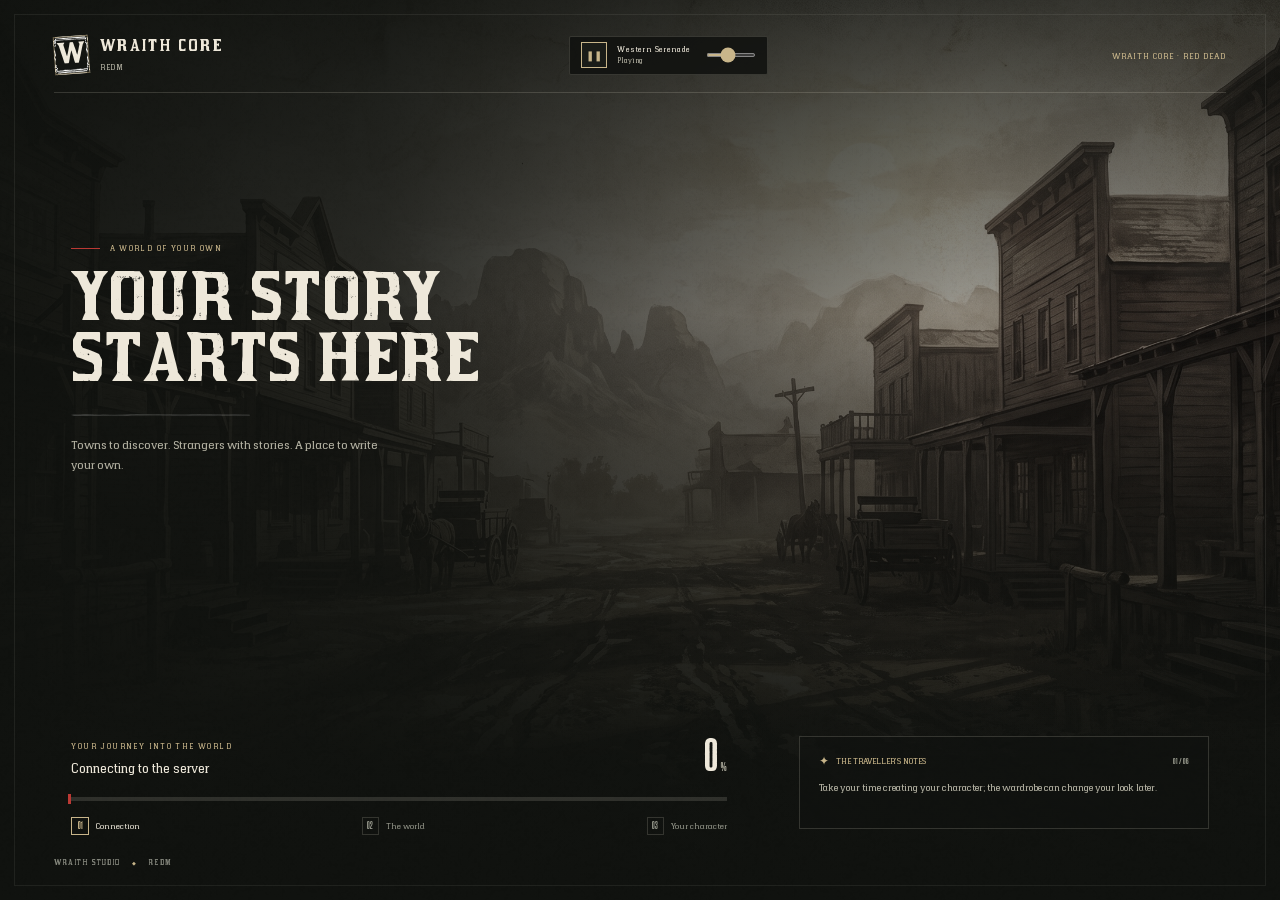
==== html/index.html @ e4ede61e "Initial commit" ====
<!doctype html>
<html lang="en" dir="ltr">
<head><meta charset="utf-8"><meta name="viewport" content="width=device-width, initial-scale=1"><title>Wraith Core</title><link rel="stylesheet" href="loading.css"></head>
<body class="loading-screen">
  <div class="landscape" aria-hidden="true"></div><div class="shade" aria-hidden="true"></div><div class="paper-grain" aria-hidden="true"></div>
  <div class="screen-frame" aria-hidden="true"></div>
  <header class="masthead">
    <div class="brand"><span class="brand-mark">W</span><span><b>WRAITH CORE</b><small id="server">REDM</small></span></div>
    <div class="audio-player" id="audio-player">
      <audio id="loading-audio" loop preload="auto">
        <source src="sound/loading.mp3" type="audio/mpeg">
        <source src="sound/loading.ogg" type="audio/ogg">
      </audio>
      <button type="button" class="audio-toggle" id="audio-toggle" title="تشغيل / إيقاف الصوت">
        <span class="audio-icon" id="audio-icon">▶</span>
      </button>
      <div class="audio-meta">
        <span class="audio-title">Western Serenade</span>
        <span class="audio-status" id="audio-status">الصوت الكلاسيكي</span>
      </div>
      <div class="audio-volume-container">
        <input type="range" id="audio-volume" min="0" max="1" step="0.05" value="0.4" class="audio-slider" title="مستوى الصوت">
      </div>
    </div>
    <span class="edition" id="edition"></span>
  </header>
  <main class="journey">
    <div class="eyebrow"><span></span><span id="eyebrow"></span></div>
    <h1 id="headline"></h1>
    <img class="title-divider" src="img/divider_line.png" alt="">
    <p class="intro" id="intro"></p><p class="welcome" id="welcome"></p>
  </main>
  <footer class="journey-footer">
    <section class="loading-progress" aria-labelledby="st">
      <div class="progress-heading"><div><span class="eyebrow" id="progress-label"></span><h2 id="st" aria-live="polite"></h2></div><span class="percentage" dir="ltr"><b id="pct">0</b><small>%</small></span></div>
      <div class="progress-track" role="progressbar" aria-valuemin="0" aria-valuemax="100" aria-valuenow="0" id="progress"><div id="bar"></div></div>
      <ol class="chapters"><li data-step="0"><span class="chapter-dot">01</span><span id="step-0"></span></li><li data-step="1"><span class="chapter-dot">02</span><span id="step-1"></span></li><li data-step="2"><span class="chapter-dot">03</span><span id="step-2"></span></li></ol>
    </section>
    <aside class="travel-note" id="tip"><div class="note-heading"><span class="note-star">✦</span><span id="tip-label"></span><span class="note-count" id="tip-count" dir="ltr"></span></div><p id="tip-text"></p></aside>
  </footer>
  <div class="imprint"><span>WRAITH STUDIO <i>◆</i> REDM</span><span id="build"></span></div>
  <script src="loading.js"></script>
</body></html>
---- html/loading.css ----
@font-face{font-family:'RDR Lino';src:url(fonts/RDRLino-Regular.woff2) format('woff2');font-display:swap}
@font-face{font-family:'Hapna Slab';src:url(fonts/HapnaSlabSerif-DemiBold.woff2) format('woff2');font-display:swap}
@font-face{font-family:'RDR Catalogue';src:url(fonts/RDRCatalogueBold-Bold.woff2) format('woff2');font-display:swap}
@font-face{font-family:'Tajawal';font-weight:400;src:url(fonts/tajawal-arabic-400-normal.woff2) format('woff2');font-display:swap}
@font-face{font-family:'Tajawal';font-weight:700;src:url(fonts/tajawal-arabic-700-normal.woff2) format('woff2');font-display:swap}
:root{--ink:#111210;--paper:#eee8da;--muted:#b2b0a1;--red:#bb3934;--gold:#c8b58a;--rule:#eee8da29;--title:'RDR Lino','Tajawal',serif;--body:'Hapna Slab','Tajawal',serif;--number:'RDR Catalogue',serif;--ease:cubic-bezier(.4,0,.2,1)}
*{box-sizing:border-box;margin:0;padding:0}html,body{width:100%;height:100%;overflow:hidden}html{font-size:clamp(10px,min(.93vw,1.66vh),24px)}
body{font-family:var(--body);color:var(--paper);-webkit-font-smoothing:antialiased;user-select:none;cursor:none}
html[dir=rtl]{--body:'Tajawal',sans-serif;--title:'Tajawal',sans-serif}
.loading-screen{background:var(--ink);isolation:isolate}.landscape,.shade,.paper-grain,.screen-frame{position:fixed;pointer-events:none}
.landscape{inset:0;background:#38352d url(img/backdrop.jpg) center/cover;filter:sepia(.15) saturate(.4) brightness(.75);animation:journey-landscape 45s ease-out both;z-index:-3}
.shade{inset:0;background:linear-gradient(90deg,#10120ff5 0%,#10120fce 30%,#10120f22 75%),linear-gradient(0deg,#10120f 0%,#10120ff5 15%,#10120f11 65%,#10120fbb 100%);z-index:-2}
[dir=rtl] .shade{background:linear-gradient(270deg,#10120ff5 0%,#10120fce 30%,#10120f22 75%),linear-gradient(0deg,#10120f 0%,#10120ff5 15%,#10120f11 65%,#10120fbb 100%)}
.paper-grain{inset:0;background:url(img/pm-grain.png) repeat;opacity:.065;z-index:-1}.screen-frame{inset:1.2rem;border:1px solid #eee8da13;z-index:5}
.masthead{position:absolute;top:3rem;left:4.5rem;right:4.5rem;display:flex;align-items:center;justify-content:space-between;border-bottom:1px solid var(--rule);padding-bottom:1.5rem;gap:2rem}
.brand{display:flex;gap:1rem;align-items:center;min-width:0}.brand-mark{width:2.9rem;height:3.2rem;display:grid;place-items:center;font:2.25rem 'RDR Lino';border:1px solid #c8b58a88;background:url(img/menu_header_1a.png) center/100% 100%;transform:rotate(-4deg);flex:none;color:var(--paper)}
.brand b{font:1.25rem 'RDR Lino';letter-spacing:.16em;direction:ltr;display:block}.brand small{display:block;font:.65rem var(--body);letter-spacing:.07em;color:var(--muted);margin-top:.45rem;max-width:24rem;white-space:nowrap;overflow:hidden;text-overflow:ellipsis}
.edition{font:.7rem var(--body);letter-spacing:.12em;color:var(--gold);text-transform:uppercase}
.journey{position:absolute;top:27%;inset-inline-start:6rem;width:39rem;max-width:52vw;animation:reveal 750ms var(--ease) both}
.eyebrow{display:flex;gap:.8rem;align-items:center;font:.65rem var(--body);letter-spacing:.18em;color:var(--gold);text-transform:uppercase}
.journey>.eyebrow>span:first-child{height:1px;width:2.4rem;background:var(--red)}
h1{font:5.2rem/.98 var(--title);text-transform:uppercase;letter-spacing:.015em;max-width:37rem;margin:1.5rem 0 1.8rem;text-wrap:balance}
.title-divider{display:block;width:15rem;height:.2rem;object-fit:fill;opacity:.4;margin:1.6rem 0}
.intro{font:1rem/1.7 var(--body);color:var(--muted);max-width:26rem}.welcome{margin-top:1.2rem;font:.85rem var(--body);color:var(--paper)}
.journey-footer{position:absolute;left:6rem;right:6rem;bottom:5.5rem;display:grid;grid-template-columns:minmax(0,1.6fr) minmax(0,1fr);gap:6rem;align-items:start}
.loading-progress{min-width:0}.progress-heading{display:flex;justify-content:space-between;align-items:end;gap:2rem}.progress-heading .eyebrow{font-size:.65rem}
.progress-heading h2{font:1.1rem/1.4 var(--body);margin-top:.7rem;min-height:1.5em}.percentage{display:flex;align-items:baseline;gap:.3rem;font:4rem/.9 var(--number);color:var(--paper)}.percentage b{font-weight:400}.percentage small{font-size:1rem;color:var(--muted)}
.progress-track{height:4px;background:#eee8da24;margin:1.5rem 0 1.4rem;position:relative}.progress-track>div{height:100%;width:0;background:var(--paper);transition:width 400ms var(--ease);position:relative}.progress-track>div::after{content:'';position:absolute;inset-inline-end:0;top:-3px;height:10px;width:3px;background:var(--red)}
.chapters{display:flex;justify-content:space-between;gap:1rem;list-style:none}.chapters li{display:flex;align-items:center;gap:.6rem;font-size:.7rem;color:#929488}.chapter-dot{font:.85rem var(--number);border:1px solid var(--rule);width:1.45rem;height:1.45rem;display:grid;place-items:center;flex:none}
.chapters li.is-current{color:var(--paper)}.is-current .chapter-dot{border-color:var(--gold);color:var(--gold)}.chapters li.is-done .chapter-dot{background:var(--paper);border-color:var(--paper);color:var(--ink)}
.travel-note{padding:1.3rem 1.6rem 1.4rem;border:1px solid var(--rule);background:#11120f77;min-height:7.8rem}.note-heading{display:flex;gap:.65rem;align-items:center;font:.7rem var(--body);color:var(--gold)}.note-star{font-size:1rem}.note-count{margin-inline-start:auto;color:#929488;font:.8rem var(--number)}
.travel-note p{font:.85rem/1.65 var(--body);color:var(--muted);margin-top:.8rem;transition:opacity 220ms}.travel-note.fade p{opacity:0}
.imprint{position:absolute;bottom:2.8rem;left:4.5rem;right:4.5rem;display:flex;align-items:center;justify-content:space-between;gap:2rem;color:#85877d;font:.6rem 'RDR Lino';letter-spacing:.15em}.imprint i{font-style:normal;color:var(--gold);font-size:.45rem;margin-inline:.7rem}
[dir=rtl] h1{font-size:4.5rem;line-height:1.3;font-weight:700;letter-spacing:0;margin-block:1.1rem}
[dir=rtl] .eyebrow,[dir=rtl] .edition{letter-spacing:0;font-weight:700}[dir=rtl] .intro{line-height:1.9;font-size:1.05rem}[dir=rtl] .progress-heading h2{font-weight:700;font-size:1.2rem}
@keyframes journey-landscape{from{transform:scale(1.04)}to{transform:scale(1)}}@keyframes reveal{from{opacity:0;transform:translateY(10px)}to{opacity:1;transform:none}}
/* The transition starts opaque. Only Hide fades it, after the game reports readiness. */
.transition-screen{background:transparent}.transition-screen #curtain{position:fixed;inset:0;background:var(--ink);opacity:0;visibility:hidden;transition:opacity .28s var(--ease),visibility 0s linear .28s;isolation:isolate}
.transition-screen #curtain.on{opacity:1;visibility:visible;transition:none}
.transition-screen #curtain::before{content:'';position:absolute;inset:0;background:radial-gradient(ellipse at center,#292d2066,transparent 60%);z-index:-2}
.transition-card{position:absolute;top:50%;left:50%;width:48rem;max-width:85vw;transform:translate(-50%,-50%);text-align:center}
.transition-emblem{position:relative;margin:0 auto 3rem;width:5rem;height:5rem;display:grid;place-items:center;font:3.4rem 'RDR Lino';border:1px solid #c8b58a77;color:var(--gold)}
.transition-emblem span{position:absolute;bottom:-.5rem;background:var(--ink);padding:0 .5rem;font-size:.65rem}
.transition-card h1{font:2.5rem/1.4 var(--title);margin:0 auto 1rem;text-transform:none;max-width:none;overflow-wrap:anywhere}.transition-card p{font:1rem/1.6 var(--body);color:var(--muted);min-height:1.6rem}.transition-card .title-divider{margin:1.8rem auto;opacity:.35}
.sweep{width:9rem;height:2px;margin:2rem auto 0;background:#eee8da20;overflow:hidden}.sweep i{display:block;height:100%;width:35%;background:var(--gold);animation:sweep 1.6s ease-in-out infinite}
@keyframes sweep{0%{transform:translateX(-120%)}100%{transform:translateX(400%)}}
[dir=rtl] .transition-card h1{font-size:2.4rem;font-weight:700}
@media(max-aspect-ratio:4/3){.journey{top:23%;max-width:70vw}.journey-footer{gap:3rem;bottom:6rem}.journey h1{font-size:4.2rem}.journey{width:37rem}.travel-note{padding:1.2rem}.chapters{gap:.6rem}.chapters li{gap:.4rem;font-size:.65rem}.edition{max-width:25rem;text-align:end}}
@media(max-height:600px){html{font-size:10px}.journey{top:25%}.journey h1{font-size:4rem}.journey .intro{display:none}.journey-footer{bottom:5rem}.masthead{top:2.5rem}}
@media(prefers-reduced-motion:reduce){*,*::before,*::after{animation:none!important;transition:none!important}}

/* Classic Western Audio Player */
.audio-player{display:flex;align-items:center;gap:.9rem;background:#10120fdf;border:1px solid var(--rule);padding:.45rem .9rem;cursor:default;pointer-events:auto;z-index:10;transition:all .2s;border-radius:2px}
.audio-player:hover{border-color:var(--gold)}
.audio-toggle{width:2.2rem;height:2.2rem;border:1px solid var(--gold);background:#1a1c18;color:var(--gold);display:grid;place-items:center;cursor:pointer;font-size:.85rem;transition:all .2s;flex:none}
.audio-toggle:hover{background:var(--gold);color:var(--ink)}
.audio-meta{display:flex;flex-direction:column;gap:.15rem;font-size:.65rem;line-height:1.2}
.audio-meta .audio-title{color:var(--paper);font-weight:700;letter-spacing:.05em}
.audio-meta .audio-status{color:var(--muted);font-size:.6rem}
.audio-volume-container{display:flex;align-items:center;margin-inline-start:.4rem}
.audio-slider{width:4.2rem;height:4px;accent-color:var(--gold);cursor:pointer;background:#2a2c26;border-radius:2px}
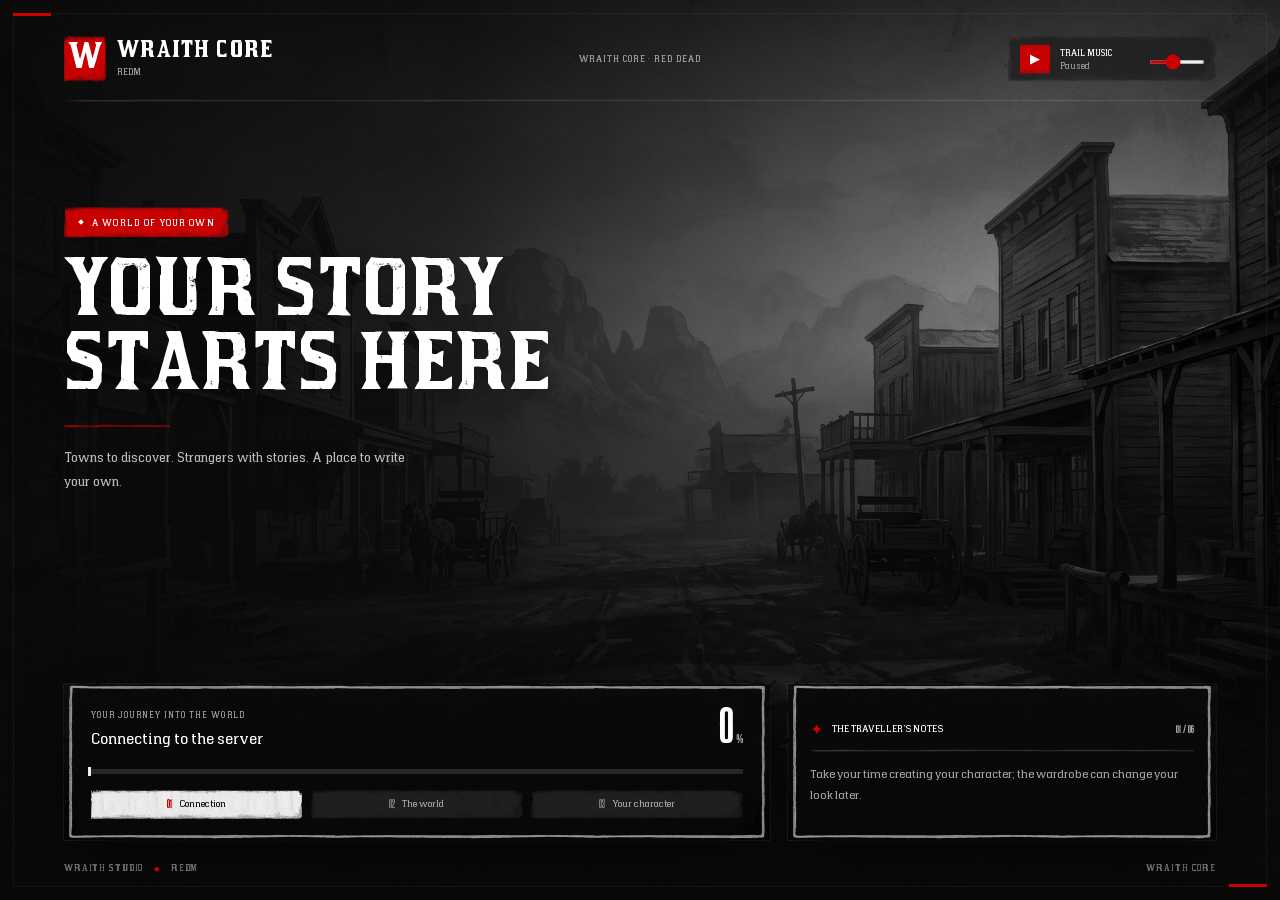
==== commit d40c19ee: "+" ====
--- a/html/index.html
+++ b/html/index.html
@@ -1,25 +1,21 @@
 <!doctype html>
 <html lang="en" dir="ltr">
-<head><meta charset="utf-8"><meta name="viewport" content="width=device-width, initial-scale=1"><title>Wraith Core</title><link rel="stylesheet" href="loading.css"></head>
-<body class="loading-screen">
+<head><meta charset="utf-8"><meta name="viewport" content="width=device-width, initial-scale=1"><title>Wraith Core</title><link rel="stylesheet" href="loading.css"><link rel="stylesheet" href="store-adapter.css"><link rel="stylesheet" href="store-theme.css" data-wraith-store-theme></head>
+<body class="loading-screen wst-root">
   <div class="landscape" aria-hidden="true"></div><div class="shade" aria-hidden="true"></div><div class="paper-grain" aria-hidden="true"></div>
   <div class="screen-frame" aria-hidden="true"></div>
   <header class="masthead">
     <div class="brand"><span class="brand-mark">W</span><span><b>WRAITH CORE</b><small id="server">REDM</small></span></div>
     <div class="audio-player" id="audio-player">
-      <audio id="loading-audio" loop preload="auto">
-        <source src="sound/loading.mp3" type="audio/mpeg">
-        <source src="sound/loading.ogg" type="audio/ogg">
-      </audio>
-      <button type="button" class="audio-toggle" id="audio-toggle" title="تشغيل / إيقاف الصوت">
-        <span class="audio-icon" id="audio-icon">▶</span>
+      <button type="button" class="audio-toggle" id="audio-toggle" aria-pressed="false" aria-label="Play music">
+        <span class="audio-icon" id="audio-icon" aria-hidden="true">▶</span>
       </button>
       <div class="audio-meta">
-        <span class="audio-title">Western Serenade</span>
-        <span class="audio-status" id="audio-status">الصوت الكلاسيكي</span>
+        <span class="audio-title" id="audio-title"></span>
+        <span class="audio-status" id="audio-status"></span>
       </div>
       <div class="audio-volume-container">
-        <input type="range" id="audio-volume" min="0" max="1" step="0.05" value="0.4" class="audio-slider" title="مستوى الصوت">
+        <input type="range" id="audio-volume" min="0" max="1" step="0.05" value="0.4" class="audio-slider" aria-label="Music volume">
       </div>
     </div>
     <span class="edition" id="edition"></span>
@@ -27,17 +23,18 @@
   <main class="journey">
     <div class="eyebrow"><span></span><span id="eyebrow"></span></div>
     <h1 id="headline"></h1>
-    <img class="title-divider" src="img/divider_line.png" alt="">
+    <span class="title-divider" aria-hidden="true"></span>
     <p class="intro" id="intro"></p><p class="welcome" id="welcome"></p>
   </main>
   <footer class="journey-footer">
-    <section class="loading-progress" aria-labelledby="st">
+    <section class="loading-progress wst-panel" aria-labelledby="st">
+      <div class="native-frame wst-frame" aria-hidden="true"><span class="fr-t wst-fr-t"></span><span class="fr-b wst-fr-b"></span><span class="fr-l wst-fr-l"></span><span class="fr-r wst-fr-r"></span><span class="fr-tl wst-fr-tl"></span><span class="fr-tr wst-fr-tr"></span><span class="fr-bl wst-fr-bl"></span><span class="fr-br wst-fr-br"></span></div>
       <div class="progress-heading"><div><span class="eyebrow" id="progress-label"></span><h2 id="st" aria-live="polite"></h2></div><span class="percentage" dir="ltr"><b id="pct">0</b><small>%</small></span></div>
       <div class="progress-track" role="progressbar" aria-valuemin="0" aria-valuemax="100" aria-valuenow="0" id="progress"><div id="bar"></div></div>
       <ol class="chapters"><li data-step="0"><span class="chapter-dot">01</span><span id="step-0"></span></li><li data-step="1"><span class="chapter-dot">02</span><span id="step-1"></span></li><li data-step="2"><span class="chapter-dot">03</span><span id="step-2"></span></li></ol>
     </section>
-    <aside class="travel-note" id="tip"><div class="note-heading"><span class="note-star">✦</span><span id="tip-label"></span><span class="note-count" id="tip-count" dir="ltr"></span></div><p id="tip-text"></p></aside>
+    <aside class="travel-note wst-panel" id="tip"><div class="wst-frame" aria-hidden="true"><span class="wst-fr-t"></span><span class="wst-fr-b"></span><span class="wst-fr-l"></span><span class="wst-fr-r"></span><span class="wst-fr-tl"></span><span class="wst-fr-tr"></span><span class="wst-fr-bl"></span><span class="wst-fr-br"></span></div><div class="note-heading"><span class="note-star">✦</span><span id="tip-label"></span><span class="note-count" id="tip-count" dir="ltr"></span></div><p id="tip-text"></p></aside>
   </footer>
-  <div class="imprint"><span>WRAITH STUDIO <i>◆</i> REDM</span><span id="build"></span></div>
+  <div class="imprint"><span>WRAITH STUDIO <i>◆</i> REDM</span><span>WRAITH CORE</span></div>
   <script src="loading.js"></script>
 </body></html>
--- a/html/loading.css
+++ b/html/loading.css
@@ -1,61 +1,1088 @@
-@font-face{font-family:'RDR Lino';src:url(fonts/RDRLino-Regular.woff2) format('woff2');font-display:swap}
-@font-face{font-family:'Hapna Slab';src:url(fonts/HapnaSlabSerif-DemiBold.woff2) format('woff2');font-display:swap}
-@font-face{font-family:'RDR Catalogue';src:url(fonts/RDRCatalogueBold-Bold.woff2) format('woff2');font-display:swap}
-@font-face{font-family:'Tajawal';font-weight:400;src:url(fonts/tajawal-arabic-400-normal.woff2) format('woff2');font-display:swap}
-@font-face{font-family:'Tajawal';font-weight:700;src:url(fonts/tajawal-arabic-700-normal.woff2) format('woff2');font-display:swap}
-:root{--ink:#111210;--paper:#eee8da;--muted:#b2b0a1;--red:#bb3934;--gold:#c8b58a;--rule:#eee8da29;--title:'RDR Lino','Tajawal',serif;--body:'Hapna Slab','Tajawal',serif;--number:'RDR Catalogue',serif;--ease:cubic-bezier(.4,0,.2,1)}
-*{box-sizing:border-box;margin:0;padding:0}html,body{width:100%;height:100%;overflow:hidden}html{font-size:clamp(10px,min(.93vw,1.66vh),24px)}
-body{font-family:var(--body);color:var(--paper);-webkit-font-smoothing:antialiased;user-select:none;cursor:none}
-html[dir=rtl]{--body:'Tajawal',sans-serif;--title:'Tajawal',sans-serif}
-.loading-screen{background:var(--ink);isolation:isolate}.landscape,.shade,.paper-grain,.screen-frame{position:fixed;pointer-events:none}
-.landscape{inset:0;background:#38352d url(img/backdrop.jpg) center/cover;filter:sepia(.15) saturate(.4) brightness(.75);animation:journey-landscape 45s ease-out both;z-index:-3}
-.shade{inset:0;background:linear-gradient(90deg,#10120ff5 0%,#10120fce 30%,#10120f22 75%),linear-gradient(0deg,#10120f 0%,#10120ff5 15%,#10120f11 65%,#10120fbb 100%);z-index:-2}
-[dir=rtl] .shade{background:linear-gradient(270deg,#10120ff5 0%,#10120fce 30%,#10120f22 75%),linear-gradient(0deg,#10120f 0%,#10120ff5 15%,#10120f11 65%,#10120fbb 100%)}
-.paper-grain{inset:0;background:url(img/pm-grain.png) repeat;opacity:.065;z-index:-1}.screen-frame{inset:1.2rem;border:1px solid #eee8da13;z-index:5}
-.masthead{position:absolute;top:3rem;left:4.5rem;right:4.5rem;display:flex;align-items:center;justify-content:space-between;border-bottom:1px solid var(--rule);padding-bottom:1.5rem;gap:2rem}
-.brand{display:flex;gap:1rem;align-items:center;min-width:0}.brand-mark{width:2.9rem;height:3.2rem;display:grid;place-items:center;font:2.25rem 'RDR Lino';border:1px solid #c8b58a88;background:url(img/menu_header_1a.png) center/100% 100%;transform:rotate(-4deg);flex:none;color:var(--paper)}
-.brand b{font:1.25rem 'RDR Lino';letter-spacing:.16em;direction:ltr;display:block}.brand small{display:block;font:.65rem var(--body);letter-spacing:.07em;color:var(--muted);margin-top:.45rem;max-width:24rem;white-space:nowrap;overflow:hidden;text-overflow:ellipsis}
-.edition{font:.7rem var(--body);letter-spacing:.12em;color:var(--gold);text-transform:uppercase}
-.journey{position:absolute;top:27%;inset-inline-start:6rem;width:39rem;max-width:52vw;animation:reveal 750ms var(--ease) both}
-.eyebrow{display:flex;gap:.8rem;align-items:center;font:.65rem var(--body);letter-spacing:.18em;color:var(--gold);text-transform:uppercase}
-.journey>.eyebrow>span:first-child{height:1px;width:2.4rem;background:var(--red)}
-h1{font:5.2rem/.98 var(--title);text-transform:uppercase;letter-spacing:.015em;max-width:37rem;margin:1.5rem 0 1.8rem;text-wrap:balance}
-.title-divider{display:block;width:15rem;height:.2rem;object-fit:fill;opacity:.4;margin:1.6rem 0}
-.intro{font:1rem/1.7 var(--body);color:var(--muted);max-width:26rem}.welcome{margin-top:1.2rem;font:.85rem var(--body);color:var(--paper)}
-.journey-footer{position:absolute;left:6rem;right:6rem;bottom:5.5rem;display:grid;grid-template-columns:minmax(0,1.6fr) minmax(0,1fr);gap:6rem;align-items:start}
-.loading-progress{min-width:0}.progress-heading{display:flex;justify-content:space-between;align-items:end;gap:2rem}.progress-heading .eyebrow{font-size:.65rem}
-.progress-heading h2{font:1.1rem/1.4 var(--body);margin-top:.7rem;min-height:1.5em}.percentage{display:flex;align-items:baseline;gap:.3rem;font:4rem/.9 var(--number);color:var(--paper)}.percentage b{font-weight:400}.percentage small{font-size:1rem;color:var(--muted)}
-.progress-track{height:4px;background:#eee8da24;margin:1.5rem 0 1.4rem;position:relative}.progress-track>div{height:100%;width:0;background:var(--paper);transition:width 400ms var(--ease);position:relative}.progress-track>div::after{content:'';position:absolute;inset-inline-end:0;top:-3px;height:10px;width:3px;background:var(--red)}
-.chapters{display:flex;justify-content:space-between;gap:1rem;list-style:none}.chapters li{display:flex;align-items:center;gap:.6rem;font-size:.7rem;color:#929488}.chapter-dot{font:.85rem var(--number);border:1px solid var(--rule);width:1.45rem;height:1.45rem;display:grid;place-items:center;flex:none}
-.chapters li.is-current{color:var(--paper)}.is-current .chapter-dot{border-color:var(--gold);color:var(--gold)}.chapters li.is-done .chapter-dot{background:var(--paper);border-color:var(--paper);color:var(--ink)}
-.travel-note{padding:1.3rem 1.6rem 1.4rem;border:1px solid var(--rule);background:#11120f77;min-height:7.8rem}.note-heading{display:flex;gap:.65rem;align-items:center;font:.7rem var(--body);color:var(--gold)}.note-star{font-size:1rem}.note-count{margin-inline-start:auto;color:#929488;font:.8rem var(--number)}
-.travel-note p{font:.85rem/1.65 var(--body);color:var(--muted);margin-top:.8rem;transition:opacity 220ms}.travel-note.fade p{opacity:0}
-.imprint{position:absolute;bottom:2.8rem;left:4.5rem;right:4.5rem;display:flex;align-items:center;justify-content:space-between;gap:2rem;color:#85877d;font:.6rem 'RDR Lino';letter-spacing:.15em}.imprint i{font-style:normal;color:var(--gold);font-size:.45rem;margin-inline:.7rem}
-[dir=rtl] h1{font-size:4.5rem;line-height:1.3;font-weight:700;letter-spacing:0;margin-block:1.1rem}
-[dir=rtl] .eyebrow,[dir=rtl] .edition{letter-spacing:0;font-weight:700}[dir=rtl] .intro{line-height:1.9;font-size:1.05rem}[dir=rtl] .progress-heading h2{font-weight:700;font-size:1.2rem}
-@keyframes journey-landscape{from{transform:scale(1.04)}to{transform:scale(1)}}@keyframes reveal{from{opacity:0;transform:translateY(10px)}to{opacity:1;transform:none}}
-/* The transition starts opaque. Only Hide fades it, after the game reports readiness. */
-.transition-screen{background:transparent}.transition-screen #curtain{position:fixed;inset:0;background:var(--ink);opacity:0;visibility:hidden;transition:opacity .28s var(--ease),visibility 0s linear .28s;isolation:isolate}
-.transition-screen #curtain.on{opacity:1;visibility:visible;transition:none}
-.transition-screen #curtain::before{content:'';position:absolute;inset:0;background:radial-gradient(ellipse at center,#292d2066,transparent 60%);z-index:-2}
-.transition-card{position:absolute;top:50%;left:50%;width:48rem;max-width:85vw;transform:translate(-50%,-50%);text-align:center}
-.transition-emblem{position:relative;margin:0 auto 3rem;width:5rem;height:5rem;display:grid;place-items:center;font:3.4rem 'RDR Lino';border:1px solid #c8b58a77;color:var(--gold)}
-.transition-emblem span{position:absolute;bottom:-.5rem;background:var(--ink);padding:0 .5rem;font-size:.65rem}
-.transition-card h1{font:2.5rem/1.4 var(--title);margin:0 auto 1rem;text-transform:none;max-width:none;overflow-wrap:anywhere}.transition-card p{font:1rem/1.6 var(--body);color:var(--muted);min-height:1.6rem}.transition-card .title-divider{margin:1.8rem auto;opacity:.35}
-.sweep{width:9rem;height:2px;margin:2rem auto 0;background:#eee8da20;overflow:hidden}.sweep i{display:block;height:100%;width:35%;background:var(--gold);animation:sweep 1.6s ease-in-out infinite}
-@keyframes sweep{0%{transform:translateX(-120%)}100%{transform:translateX(400%)}}
-[dir=rtl] .transition-card h1{font-size:2.4rem;font-weight:700}
-@media(max-aspect-ratio:4/3){.journey{top:23%;max-width:70vw}.journey-footer{gap:3rem;bottom:6rem}.journey h1{font-size:4.2rem}.journey{width:37rem}.travel-note{padding:1.2rem}.chapters{gap:.6rem}.chapters li{gap:.4rem;font-size:.65rem}.edition{max-width:25rem;text-align:end}}
-@media(max-height:600px){html{font-size:10px}.journey{top:25%}.journey h1{font-size:4rem}.journey .intro{display:none}.journey-footer{bottom:5rem}.masthead{top:2.5rem}}
-@media(prefers-reduced-motion:reduce){*,*::before,*::after{animation:none!important;transition:none!important}}
-
-/* Classic Western Audio Player */
-.audio-player{display:flex;align-items:center;gap:.9rem;background:#10120fdf;border:1px solid var(--rule);padding:.45rem .9rem;cursor:default;pointer-events:auto;z-index:10;transition:all .2s;border-radius:2px}
-.audio-player:hover{border-color:var(--gold)}
-.audio-toggle{width:2.2rem;height:2.2rem;border:1px solid var(--gold);background:#1a1c18;color:var(--gold);display:grid;place-items:center;cursor:pointer;font-size:.85rem;transition:all .2s;flex:none}
-.audio-toggle:hover{background:var(--gold);color:var(--ink)}
-.audio-meta{display:flex;flex-direction:column;gap:.15rem;font-size:.65rem;line-height:1.2}
-.audio-meta .audio-title{color:var(--paper);font-weight:700;letter-spacing:.05em}
-.audio-meta .audio-status{color:var(--muted);font-size:.6rem}
-.audio-volume-container{display:flex;align-items:center;margin-inline-start:.4rem}
-.audio-slider{width:4.2rem;height:4px;accent-color:var(--gold);cursor:pointer;background:#2a2c26;border-radius:2px}
+@font-face {
+  font-family: 'RDR Lino';
+  src: url(fonts/RDRLino-Regular.woff2) format('woff2');
+  font-display: swap
+}
+
+@font-face {
+  font-family: 'Hapna Slab';
+  src: url(fonts/HapnaSlabSerif-DemiBold.woff2) format('woff2');
+  font-display: swap
+}
+
+@font-face {
+  font-family: 'RDR Catalogue';
+  src: url(fonts/RDRCatalogueBold-Bold.woff2) format('woff2');
+  font-display: swap
+}
+
+@font-face {
+  font-family: 'Tajawal';
+  font-weight: 400;
+  src: url(fonts/tajawal-arabic-400-normal.woff2) format('woff2');
+  font-display: swap
+}
+
+@font-face {
+  font-family: 'Tajawal';
+  font-weight: 700;
+  src: url(fonts/tajawal-arabic-700-normal.woff2) format('woff2');
+  font-display: swap
+}
+
+@font-face {
+  font-family: 'Noto Sans Arabic';
+  src: url(fonts/NotoSansArabic.woff2) format('woff2');
+  font-display: swap
+}
+
+/* w_store palette, typography and native texture masks. All assets are local:
+   a connection loadscreen must also work before w_lib's NUI is available. */
+:root {
+  --ink: #090909;
+  --text: #fff;
+  --dim: #a9a9a9;
+  --faint: #6d6d6d;
+  --plate: #1f1f1f;
+  --red: #cb0101;
+  --accent: #ededed;
+  --line: rgba(255, 255, 255, .14);
+  --display: 'RDR Lino', 'Tajawal', 'Noto Sans Arabic', Georgia, serif;
+  --body: 'Hapna Slab', 'Tajawal', 'Noto Sans Arabic', Georgia, serif;
+  --number: 'RDR Catalogue', 'Tajawal', Georgia, serif;
+  --edge: clamp(24px, 5vw, 112px);
+  --ease: cubic-bezier(.4, 0, .2, 1);
+  background: transparent !important;
+  background-color: transparent !important;
+}
+
+* {
+  box-sizing: border-box;
+  margin: 0;
+  padding: 0
+}
+
+:root,
+html,
+body {
+  width: 100%;
+  height: 100%;
+  overflow: hidden;
+  background: transparent !important;
+  background-color: transparent !important;
+  pointer-events: none;
+}
+
+html {
+  font-size: clamp(12px, min(1.04vw, 1.85vh), 24px)
+}
+
+body {
+  font-family: var(--body);
+  color: var(--text);
+  -webkit-font-smoothing: antialiased;
+  user-select: none
+}
+
+button,
+input {
+  font: inherit
+}
+
+button {
+  color: inherit
+}
+
+button,
+input[type=range] {
+  cursor: pointer
+}
+
+button:focus-visible,
+input:focus-visible {
+  outline: 2px solid var(--accent);
+  outline-offset: 5px
+}
+
+[hidden] {
+  display: none !important
+}
+
+html[dir=rtl] {
+  --display: 'Tajawal', 'Noto Sans Arabic', Georgia, serif;
+  --body: 'Tajawal', 'Noto Sans Arabic', Georgia, serif
+}
+
+.loading-screen {
+  background: var(--ink);
+  isolation: isolate
+}
+
+.landscape,
+.shade,
+.paper-grain,
+.screen-frame {
+  position: fixed;
+  pointer-events: none
+}
+
+.landscape {
+  inset: 0;
+  background: #222 url(img/backdrop.jpg) center/cover;
+  filter: grayscale(1) brightness(.72) contrast(1.12);
+  animation: landscape-in 35s ease-out both;
+  z-index: -3
+}
+
+.shade {
+  inset: 0;
+  z-index: -2;
+  background: linear-gradient(90deg, #090909f5 0%, #090909ca 35%, #09090928 80%), linear-gradient(0deg, #090909 2%, #090909dd 18%, transparent 62%, #090909bd 100%)
+}
+
+[dir=rtl] .shade {
+  background: linear-gradient(270deg, #090909f5 0%, #090909ca 35%, #09090928 80%), linear-gradient(0deg, #090909 2%, #090909dd 18%, transparent 62%, #090909bd 100%)
+}
+
+.paper-grain {
+  inset: 0;
+  background: url(img/pm-grain.png) repeat;
+  opacity: .045;
+  z-index: -1
+}
+
+.screen-frame {
+  inset: 1rem;
+  border: 1px solid #ffffff0c;
+  z-index: 5
+}
+
+.screen-frame::before,
+.screen-frame::after {
+  content: '';
+  position: absolute;
+  width: 2.8rem;
+  height: 3px;
+  background: var(--red)
+}
+
+.screen-frame::before {
+  top: -1px;
+  inset-inline-start: -1px
+}
+
+.screen-frame::after {
+  bottom: -1px;
+  inset-inline-end: -1px
+}
+
+.masthead {
+  position: absolute;
+  top: 2.7rem;
+  left: var(--edge);
+  right: var(--edge);
+  display: flex;
+  align-items: center;
+  justify-content: space-between;
+  gap: 2rem;
+  padding-bottom: 1.5rem
+}
+
+.masthead::after {
+  content: '';
+  position: absolute;
+  inset-inline: 0;
+  bottom: 0;
+  height: 3px;
+  background: #ffffff35;
+  -webkit-mask: url(img/divider_line.png) center/100% 100% no-repeat;
+  mask: url(img/divider_line.png) center/100% 100% no-repeat
+}
+
+.brand {
+  display: flex;
+  align-items: center;
+  gap: .85rem;
+  min-width: 0
+}
+
+.brand-mark {
+  position: relative;
+  isolation: isolate;
+  display: grid;
+  place-items: center;
+  width: 3.15rem;
+  height: 3.45rem;
+  font: 2.45rem/1 'RDR Lino';
+  flex: none
+}
+
+.brand-mark::before {
+  content: '';
+  position: absolute;
+  inset: 0;
+  z-index: -1;
+  background: var(--red);
+  -webkit-mask: url(img/selection_box_bg_1c.png) center/100% 100% no-repeat;
+  mask: url(img/selection_box_bg_1c.png) center/100% 100% no-repeat
+}
+
+.brand b {
+  display: block;
+  font: 1.6rem/1 'RDR Lino';
+  letter-spacing: .055em;
+  direction: ltr
+}
+
+.brand small {
+  display: block;
+  max-width: 24rem;
+  margin-top: .4rem;
+  overflow: hidden;
+  text-overflow: ellipsis;
+  white-space: nowrap;
+  font: .7rem/1.3 var(--body);
+  color: var(--dim)
+}
+
+.edition {
+  font: .7rem/1.5 var(--body);
+  color: var(--dim);
+  letter-spacing: .1em;
+  text-transform: uppercase
+}
+
+.masthead>.edition {
+  position: absolute;
+  left: 50%;
+  transform: translateX(-50%);
+  text-align: center
+}
+
+.journey {
+  position: absolute;
+  top: 23%;
+  inset-inline-start: var(--edge);
+  width: 43rem;
+  max-width: 58vw;
+  animation: reveal 700ms var(--ease) both
+}
+
+.eyebrow {
+  display: flex;
+  align-items: center;
+  gap: .7rem;
+  font: .72rem/1.4 var(--body);
+  letter-spacing: .12em;
+  text-transform: uppercase;
+  color: var(--dim)
+}
+
+.journey>.eyebrow {
+  display: inline-flex;
+  position: relative;
+  isolation: isolate;
+  padding: .65rem 1.1rem;
+  color: var(--text)
+}
+
+.journey>.eyebrow::before {
+  content: '';
+  position: absolute;
+  inset: 0;
+  z-index: -1;
+  background: var(--red);
+  -webkit-mask: url(img/selection_box_bg_1c.png) center/100% 100% no-repeat;
+  mask: url(img/selection_box_bg_1c.png) center/100% 100% no-repeat
+}
+
+.journey>.eyebrow>span:first-child {
+  width: .3rem;
+  height: .3rem;
+  background: currentColor;
+  transform: rotate(45deg)
+}
+
+h1 {
+  font: 5.5rem/1.02 var(--display);
+  font-weight: 400;
+  letter-spacing: .015em;
+  text-transform: uppercase;
+  margin: 1.35rem 0 1.3rem;
+  max-width: 40rem;
+  text-wrap: balance;
+  text-shadow: 0 3px 24px #0005
+}
+
+.title-divider {
+  display: block;
+  width: 8rem;
+  height: 4px;
+  margin: 1.4rem 0;
+  background: var(--red);
+  -webkit-mask: url(img/divider_line.png) center/100% 100% no-repeat;
+  mask: url(img/divider_line.png) center/100% 100% no-repeat
+}
+
+.intro {
+  font: 1rem/1.8 var(--body);
+  color: #bcbcbc;
+  max-width: 30rem;
+  text-wrap: pretty
+}
+
+.welcome {
+  margin-top: 1rem;
+  font: .9rem/1.6 var(--body);
+  max-width: 36rem;
+  overflow: hidden;
+  white-space: nowrap;
+  text-overflow: ellipsis
+}
+
+.welcome:empty {
+  display: none
+}
+
+.journey-footer {
+  position: absolute;
+  left: var(--edge);
+  right: var(--edge);
+  bottom: 4.5rem;
+  display: grid;
+  grid-template-columns: minmax(0, 1.65fr) minmax(0, 1fr);
+  gap: 1.4rem;
+  align-items: stretch
+}
+
+.loading-progress,
+.travel-note {
+  position: relative;
+  isolation: isolate;
+  min-width: 0
+}
+
+.loading-progress {
+  padding: 1.65rem 2rem 1.6rem;
+  background: radial-gradient(130% 90% at 50% 0%, #181818f5 0%, #0e0e0ef7 42%, #050505fa 100%);
+  box-shadow: 0 18px 55px -18px #000d
+}
+
+.loading-progress::before,
+.travel-note::before {
+  content: '';
+  position: absolute;
+  inset: -3px;
+  z-index: -1;
+  pointer-events: none;
+  background: #090909e8;
+  -webkit-mask: url(img/help_text_bg.png) center/100% 100% no-repeat;
+  mask: url(img/help_text_bg.png) center/100% 100% no-repeat
+}
+
+.progress-heading {
+  display: flex;
+  justify-content: space-between;
+  align-items: center;
+  gap: 1.5rem
+}
+
+.progress-heading .eyebrow {
+  font-size: .65rem
+}
+
+.progress-heading h2 {
+  font: 1.2rem/1.4 var(--body);
+  margin-top: .4rem;
+  min-height: 1.4em
+}
+
+.percentage {
+  display: flex;
+  align-items: baseline;
+  gap: .25rem;
+  font: 3.8rem/.9 var(--number);
+  font-variant-numeric: tabular-nums;
+  flex: none
+}
+
+.percentage b {
+  font-weight: 400
+}
+
+.percentage small {
+  font-size: 1rem;
+  color: var(--dim)
+}
+
+.progress-track {
+  height: 5px;
+  background: #ffffff20;
+  margin: 1.25rem 0 1.2rem;
+  position: relative
+}
+
+.progress-track>div {
+  height: 100%;
+  width: 0;
+  background: var(--red);
+  transition: width 400ms var(--ease);
+  position: relative
+}
+
+.progress-track>div::after {
+  content: '';
+  position: absolute;
+  inset-inline-end: 0;
+  top: -2px;
+  height: 9px;
+  width: 3px;
+  background: var(--accent)
+}
+
+.chapters {
+  display: grid;
+  grid-template-columns: repeat(3, minmax(0, 1fr));
+  gap: .65rem;
+  list-style: none
+}
+
+.chapters li {
+  position: relative;
+  isolation: isolate;
+  display: flex;
+  align-items: center;
+  justify-content: center;
+  gap: .55rem;
+  padding: .65rem .45rem;
+  color: var(--dim);
+  font: .75rem/1.2 var(--body);
+  white-space: nowrap
+}
+
+.chapters li::before {
+  content: '';
+  position: absolute;
+  inset: 0;
+  z-index: -1;
+  background: var(--plate);
+  -webkit-mask: url(img/selection_box_bg_1c.png) center/100% 100% no-repeat;
+  mask: url(img/selection_box_bg_1c.png) center/100% 100% no-repeat
+}
+
+.chapter-dot {
+  font: .9rem/1 var(--number);
+  flex: none;
+  opacity: .65
+}
+
+.chapters li.is-current {
+  color: var(--ink)
+}
+
+.chapters li.is-current::before {
+  background: var(--accent);
+  -webkit-mask-image: url(img/selection_box_bg_1a.png);
+  mask-image: url(img/selection_box_bg_1a.png)
+}
+
+.is-current .chapter-dot {
+  color: var(--red);
+  opacity: 1
+}
+
+.chapters li.is-done {
+  color: var(--accent)
+}
+
+.travel-note {
+  padding: 1.55rem 1.65rem;
+  border: 1px solid var(--line);
+  background: #101010e8;
+  display: flex;
+  flex-direction: column;
+  justify-content: center
+}
+
+.note-heading {
+  display: flex;
+  gap: .65rem;
+  align-items: center;
+  font: .75rem/1.4 var(--body);
+  color: var(--text);
+  position: relative;
+  padding-bottom: .9rem
+}
+
+.note-heading::after {
+  content: '';
+  position: absolute;
+  inset-inline: 0;
+  bottom: 0;
+  height: 3px;
+  background: #ffffff45;
+  -webkit-mask: url(img/divider_line.png) center/100% 100% no-repeat;
+  mask: url(img/divider_line.png) center/100% 100% no-repeat
+}
+
+.note-star {
+  color: var(--red);
+  font-size: 1.2rem
+}
+
+.note-count {
+  margin-inline-start: auto;
+  font: .85rem var(--number);
+  color: var(--dim)
+}
+
+.travel-note p {
+  font: .88rem/1.8 var(--body);
+  color: var(--dim);
+  margin-top: .9rem;
+  min-height: 3.6em;
+  transition: opacity 220ms
+}
+
+.travel-note.fade p {
+  opacity: 0
+}
+
+.imprint {
+  position: absolute;
+  bottom: 2rem;
+  left: var(--edge);
+  right: var(--edge);
+  display: flex;
+  align-items: center;
+  justify-content: space-between;
+  gap: 2rem;
+  font: .65rem/1 'RDR Lino';
+  letter-spacing: .1em;
+  color: var(--faint)
+}
+
+.imprint>span {
+  direction: ltr
+}
+
+.imprint i {
+  font-style: normal;
+  color: var(--red);
+  font-size: .5rem;
+  margin-inline: .6rem
+}
+
+/* The same eight-part native frame used by w_store. */
+.native-frame {
+  position: absolute;
+  inset: 0;
+  pointer-events: none;
+  z-index: 3;
+  --corner: 12px;
+  opacity: .5
+}
+
+.native-frame>span {
+  position: absolute;
+  background: var(--accent)
+}
+
+.fr-t,
+.fr-b {
+  left: var(--corner);
+  right: var(--corner);
+  height: var(--corner);
+  -webkit-mask-repeat: repeat-x;
+  mask-repeat: repeat-x;
+  -webkit-mask-size: auto 100%;
+  mask-size: auto 100%
+}
+
+.fr-l,
+.fr-r {
+  top: var(--corner);
+  bottom: var(--corner);
+  width: var(--corner);
+  -webkit-mask-repeat: repeat-y;
+  mask-repeat: repeat-y;
+  -webkit-mask-size: 100% auto;
+  mask-size: 100% auto
+}
+
+.fr-tl,
+.fr-tr,
+.fr-bl,
+.fr-br {
+  width: var(--corner);
+  height: var(--corner);
+  -webkit-mask-size: 100% 100%;
+  mask-size: 100% 100%
+}
+
+.fr-t {
+  top: 0;
+  -webkit-mask-image: url(img/crafting_highlight_t.png);
+  mask-image: url(img/crafting_highlight_t.png)
+}
+
+.fr-b {
+  bottom: 0;
+  -webkit-mask-image: url(img/crafting_highlight_b.png);
+  mask-image: url(img/crafting_highlight_b.png)
+}
+
+.fr-l {
+  left: 0;
+  -webkit-mask-image: url(img/crafting_highlight_l.png);
+  mask-image: url(img/crafting_highlight_l.png)
+}
+
+.fr-r {
+  right: 0;
+  -webkit-mask-image: url(img/crafting_highlight_r.png);
+  mask-image: url(img/crafting_highlight_r.png)
+}
+
+.fr-tl {
+  top: 0;
+  left: 0;
+  -webkit-mask-image: url(img/crafting_highlight_tl.png);
+  mask-image: url(img/crafting_highlight_tl.png)
+}
+
+.fr-tr {
+  top: 0;
+  right: 0;
+  -webkit-mask-image: url(img/crafting_highlight_tr.png);
+  mask-image: url(img/crafting_highlight_tr.png)
+}
+
+.fr-bl {
+  bottom: 0;
+  left: 0;
+  -webkit-mask-image: url(img/crafting_highlight_bl.png);
+  mask-image: url(img/crafting_highlight_bl.png)
+}
+
+.fr-br {
+  bottom: 0;
+  right: 0;
+  -webkit-mask-image: url(img/crafting_highlight_br.png);
+  mask-image: url(img/crafting_highlight_br.png)
+}
+
+.audio-player {
+  display: flex;
+  align-items: center;
+  gap: .7rem;
+  position: relative;
+  isolation: isolate;
+  padding: .55rem .85rem
+}
+
+.audio-player::before {
+  content: '';
+  position: absolute;
+  inset: 0;
+  z-index: -1;
+  background: #1f1f1fd9;
+  -webkit-mask: url(img/selection_box_bg_1c.png) center/100% 100% no-repeat;
+  mask: url(img/selection_box_bg_1c.png) center/100% 100% no-repeat
+}
+
+.audio-toggle {
+  position: relative;
+  isolation: isolate;
+  width: 2.3rem;
+  height: 2.3rem;
+  border: 0;
+  background: none;
+  display: grid;
+  place-items: center;
+  font: 1rem sans-serif;
+  flex: none
+}
+
+.audio-toggle::before {
+  content: '';
+  position: absolute;
+  inset: 0;
+  z-index: -1;
+  background: var(--red);
+  -webkit-mask: url(img/selection_box_bg_1a.png) center/100% 100% no-repeat;
+  mask: url(img/selection_box_bg_1a.png) center/100% 100% no-repeat
+}
+
+.audio-toggle:hover::before {
+  background: var(--accent)
+}
+
+.audio-toggle:hover {
+  color: var(--ink)
+}
+
+.audio-meta {
+  display: flex;
+  flex-direction: column;
+  gap: .22rem;
+  min-width: 6rem;
+  font: .7rem/1.2 var(--body)
+}
+
+.audio-title {
+  font-weight: 700
+}
+
+.audio-status {
+  font-size: .65rem;
+  color: var(--dim)
+}
+
+.audio-slider {
+  width: 4.2rem;
+  height: 4px;
+  accent-color: var(--red);
+  direction: ltr
+}
+
+[dir=rtl] h1 {
+  font-size: 5.1rem;
+  line-height: 1.2;
+  font-weight: 700;
+  letter-spacing: -.035em;
+  max-width: 39rem;
+  margin-block: 1.2rem
+}
+
+[dir=rtl] .eyebrow,
+[dir=rtl] .edition {
+  letter-spacing: 0;
+  font-weight: 700
+}
+
+[dir=rtl] .intro {
+  font-size: 1.05rem;
+  line-height: 1.85;
+  max-width: 29rem
+}
+
+[dir=rtl] .progress-heading h2 {
+  font-weight: 700
+}
+
+[dir=rtl] .chapters li {
+  font-size: .85rem;
+  font-weight: 700
+}
+
+[dir=rtl] .note-heading {
+  font-weight: 700
+}
+
+[dir=rtl] .travel-note p {
+  font-size: .95rem;
+  line-height: 1.8
+}
+
+/* Keep the game fully covered from Show until Hide; only Hide fades out. */
+.transition-screen {
+  background: transparent !important;
+  background-color: transparent !important;
+  pointer-events: none;
+}
+
+#curtain {
+  position: fixed;
+  inset: 0;
+  background: var(--ink);
+  opacity: 0;
+  visibility: hidden;
+  transition: opacity .28s var(--ease), visibility 0s linear .28s;
+  isolation: isolate;
+  pointer-events: none;
+}
+
+#curtain.on {
+  opacity: 1;
+  visibility: visible;
+  transition: none;
+  pointer-events: auto;
+}
+
+#curtain::before {
+  content: '';
+  position: absolute;
+  inset: 0;
+  z-index: -2;
+  background: radial-gradient(ellipse at 50% 40%, #24242480, transparent 65%)
+}
+
+.transition-card {
+  position: absolute;
+  top: 50%;
+  left: 50%;
+  width: 42rem;
+  max-width: 85vw;
+  transform: translate(-50%, -50%);
+  text-align: center;
+  padding: 3rem;
+  background: radial-gradient(130% 90% at 50% 0%, #181818f5 0%, #0e0e0ef7 42%, #050505fa 100%);
+  box-shadow: 0 18px 55px -18px #000d
+}
+
+.transition-emblem {
+  position: relative;
+  isolation: isolate;
+  margin: 0 auto 2rem;
+  width: 4.5rem;
+  height: 5rem;
+  display: grid;
+  place-items: center;
+  font: 3.7rem/1 'RDR Lino';
+  color: var(--text)
+}
+
+.transition-emblem::before {
+  content: '';
+  position: absolute;
+  inset: 0;
+  z-index: -1;
+  background: var(--red);
+  -webkit-mask: url(img/selection_box_bg_1c.png) center/100% 100% no-repeat;
+  mask: url(img/selection_box_bg_1c.png) center/100% 100% no-repeat
+}
+
+.transition-card h1 {
+  font: 2.3rem/1.4 var(--display);
+  margin: 0 auto 1rem;
+  text-transform: none;
+  max-width: none;
+  overflow-wrap: anywhere
+}
+
+.transition-card p {
+  font: 1rem/1.7 var(--body);
+  color: var(--dim);
+  overflow-wrap: anywhere
+}
+
+.transition-card p:empty {
+  display: none
+}
+
+.sweep {
+  direction: ltr;
+  width: 9rem;
+  height: 3px;
+  margin: 2rem auto 0;
+  background: #ffffff20;
+  overflow: hidden
+}
+
+.sweep i {
+  display: block;
+  height: 100%;
+  width: 35%;
+  background: var(--red);
+  animation: sweep 1.8s ease-in-out infinite
+}
+
+[dir=rtl] .transition-card h1 {
+  font-size: 2.3rem;
+  line-height: 1.5;
+  font-weight: 700;
+  letter-spacing: 0
+}
+
+@keyframes landscape-in {
+  from {
+    transform: scale(1.035)
+  }
+
+  to {
+    transform: scale(1)
+  }
+}
+
+@keyframes reveal {
+  from {
+    opacity: 0;
+    transform: translateY(8px)
+  }
+
+  to {
+    opacity: 1;
+    transform: none
+  }
+}
+
+@keyframes sweep {
+  0% {
+    transform: translateX(-110%)
+  }
+
+  100% {
+    transform: translateX(390%)
+  }
+}
+
+@media(min-aspect-ratio:21/9) {
+  .journey {
+    top: 23%
+  }
+
+  .journey-footer {
+    grid-template-columns: minmax(0, 1.8fr) minmax(0, 1fr)
+  }
+
+  .landscape {
+    background-position: center 57%
+  }
+}
+
+@media(max-aspect-ratio:4/3) {
+  .masthead>.edition {
+    display: none
+  }
+
+  .journey {
+    max-width: 76vw;
+    top: 23%
+  }
+
+  .journey-footer {
+    grid-template-columns: minmax(0, 1.4fr) minmax(0, 1fr);
+    gap: 1rem
+  }
+
+  .loading-progress {
+    padding: 1.5rem
+  }
+
+  .travel-note {
+    padding: 1.2rem
+  }
+}
+
+@media(max-width:700px) {
+  html {
+    font-size: 12px
+  }
+
+  .masthead {
+    top: 2.5rem
+  }
+
+  .brand b {
+    font-size: 1.3rem
+  }
+
+  .brand small {
+    max-width: 11rem
+  }
+
+  .audio-meta,
+  .audio-slider {
+    display: none
+  }
+
+  .audio-player {
+    padding: .35rem
+  }
+
+  .journey {
+    top: 23%;
+    width: auto;
+    max-width: calc(100vw - 2 * var(--edge))
+  }
+
+  .journey h1 {
+    font-size: 4rem;
+    max-width: 32rem
+  }
+
+  .journey-footer {
+    display: block;
+    bottom: 4.5rem
+  }
+
+  .travel-note {
+    display: none
+  }
+
+  .loading-progress {
+    padding: 1.5rem
+  }
+
+  .intro {
+    max-width: 27rem
+  }
+
+  .chapters li {
+    padding: .7rem .35rem;
+    gap: .4rem
+  }
+
+  .transition-card {
+    padding: 2.5rem 1.5rem
+  }
+
+  .transition-card h1,
+  [dir=rtl] .transition-card h1 {
+    font-size: 2rem
+  }
+}
+
+@media(max-height:600px) and (min-width:701px) {
+  html {
+    font-size: 11px
+  }
+
+  .masthead {
+    top: 2rem
+  }
+
+  .journey {
+    top: 24%
+  }
+
+  .journey h1 {
+    font-size: 4.1rem;
+    margin-block: .8rem
+  }
+
+  .journey .intro {
+    display: none
+  }
+
+  .journey .title-divider {
+    margin: .8rem 0
+  }
+
+  .journey-footer {
+    bottom: 3.7rem
+  }
+
+  .imprint {
+    bottom: 1.7rem
+  }
+
+  .loading-progress {
+    padding: 1.2rem 1.6rem
+  }
+
+  .travel-note {
+    padding: 1.2rem 1.5rem
+  }
+}
+
+@media(prefers-reduced-motion:reduce) {
+
+  *,
+  *::before,
+  *::after {
+    animation: none !important;
+    transition: none !important
+  }
+}
--- a/html/store-adapter.css
+++ b/html/store-adapter.css
@@ -0,0 +1,40 @@
+/* The local shared sheet supplies the same store assets before resources start. */
+.loading-screen,
+.transition-screen {
+    --ink: var(--wst-ink);
+    --text: var(--wst-text);
+    --dim: var(--wst-text-dim);
+    --faint: var(--wst-text-faint);
+    --plate: var(--wst-plate);
+    --red: var(--wst-red);
+    --accent: var(--wst-accent);
+    --display: var(--wst-f-display);
+    --body: var(--wst-f-body);
+    --number: var(--wst-f-num);
+}
+
+.travel-note.wst-panel {
+    border: 0;
+}
+
+.native-frame.wst-frame {
+    --corner: clamp(10px, 1.3vh, 16px);
+}
+
+.transition-card.wst-panel {
+    overflow: visible;
+}
+
+.audio-toggle {
+    border-radius: 0;
+}
+
+html[dir=rtl] .wst-root {
+    --display: var(--wst-f-ar);
+    --body: var(--wst-f-ar);
+}
+
+/* Keep the same reading size relative to height at 1440p and 4K. */
+html {
+    font-size: clamp(12px, min(1.04vw, 1.85vh), 48px);
+}
--- a/html/store-theme.css
+++ b/html/store-theme.css
@@ -0,0 +1,625 @@
+/* Shared visual primitives copied from w_store/web/src/store.css.
+   Layout and behavior stay with each interface. Assets are byte-identical to
+   the files w_store loads. Do not substitute a generic red dashboard theme. */
+@font-face {
+   font-family: 'RDR Lino';
+   src: url('./store-theme/fonts/RDRLino-Regular.woff2') format('woff2');
+   font-display: swap
+}
+
+@font-face {
+   font-family: 'Hapna Slab';
+   src: url('./store-theme/fonts/HapnaSlabSerif-DemiBold.woff2') format('woff2');
+   font-display: swap
+}
+
+@font-face {
+   font-family: 'RDR Catalogue';
+   src: url('./store-theme/fonts/RDRCatalogueBold-Bold.woff2') format('woff2');
+   font-display: swap
+}
+
+@font-face {
+   font-family: 'Noto Sans Arabic';
+   src: url('./store-theme/fonts/NotoSansArabic.woff2') format('woff2');
+   font-weight: 100 900;
+   font-display: swap
+}
+
+@font-face {
+   font-family: 'Tajawal';
+   src: url('./store-theme/fonts/tajawal-arabic-400-normal.woff2') format('woff2');
+   font-weight: 400;
+   font-display: swap;
+   unicode-range: U+0600-06FF, U+0750-077F, U+0870-089F, U+08A0-08FF, U+FB50-FDFF, U+FE70-FEFF, U+200C-200F, U+2010-2011, U+0660-0669
+}
+
+@font-face {
+   font-family: 'Tajawal';
+   src: url('./store-theme/fonts/tajawal-arabic-500-normal.woff2') format('woff2');
+   font-weight: 500;
+   font-display: swap;
+   unicode-range: U+0600-06FF, U+0750-077F, U+0870-089F, U+08A0-08FF, U+FB50-FDFF, U+FE70-FEFF, U+200C-200F, U+2010-2011, U+0660-0669
+}
+
+@font-face {
+   font-family: 'Tajawal';
+   src: url('./store-theme/fonts/tajawal-arabic-700-normal.woff2') format('woff2');
+   font-weight: 700;
+   font-display: swap;
+   unicode-range: U+0600-06FF, U+0750-077F, U+0870-089F, U+08A0-08FF, U+FB50-FDFF, U+FE70-FEFF, U+200C-200F, U+2010-2011, U+0660-0669
+}
+
+@font-face {
+   font-family: 'Tajawal';
+   src: url('./store-theme/fonts/tajawal-latin-400-normal.woff2') format('woff2');
+   font-weight: 400;
+   font-display: swap;
+   unicode-range: U+0000-00FF, U+0131, U+0152-0153, U+2000-206F, U+2074, U+20AC, U+2122, U+2212
+}
+
+@font-face {
+   font-family: 'Tajawal';
+   src: url('./store-theme/fonts/tajawal-latin-700-normal.woff2') format('woff2');
+   font-weight: 700;
+   font-display: swap;
+   unicode-range: U+0000-00FF, U+0131, U+0152-0153, U+2000-206F, U+2074, U+20AC, U+2122, U+2212
+}
+
+:root {
+   --wst-ink: #090909;
+   --wst-text: #fff;
+   --wst-text-dim: #a9a9a9;
+   --wst-text-faint: #6d6d6d;
+   --wst-line: rgba(255, 255, 255, .14);
+   --wst-line-strong: rgba(255, 255, 255, .30);
+   --wst-plate: #1f1f1f;
+   --wst-red: #cb0101;
+   --wst-red-soft: rgba(203, 1, 1, .16);
+   --wst-accent: #ededed;
+   --wst-hover: rgba(255, 255, 255, .12);
+   --wst-gold: #c8a44d;
+   --wst-gold-lit: #e7ce8a;
+   --wst-gold-deep: #8c6d22;
+   --wst-ok: #34b895;
+   --wst-warn: #e67e22;
+   --wst-bad: #e74c3c;
+   --wst-f-display: 'RDR Lino', 'Tajawal', 'Noto Sans Arabic', Georgia, serif;
+   --wst-f-body: 'Hapna Slab', 'Tajawal', 'Noto Sans Arabic', Georgia, serif;
+   --wst-f-num: 'RDR Catalogue', 'Tajawal', 'Noto Sans Arabic', Georgia, serif;
+   --wst-f-ar: 'Tajawal', 'Noto Sans Arabic', Georgia, serif;
+   --wst-tex-help_text_bg: url('./store-theme/tex/help_text_bg.png');
+   --wst-tex-menu_header_1a: url('./store-theme/tex/menu_header_1a.png');
+   --wst-tex-selection_box_bg_1a: url('./store-theme/tex/selection_box_bg_1a.png');
+   --wst-tex-selection_box_bg_1c: url('./store-theme/tex/selection_box_bg_1c.png');
+   --wst-tex-divider_line: url('./store-theme/tex/divider_line.png');
+   --wst-tex-crafting_highlight_t: url('./store-theme/tex/crafting_highlight_t.png');
+   --wst-tex-crafting_highlight_b: url('./store-theme/tex/crafting_highlight_b.png');
+   --wst-tex-crafting_highlight_l: url('./store-theme/tex/crafting_highlight_l.png');
+   --wst-tex-crafting_highlight_r: url('./store-theme/tex/crafting_highlight_r.png');
+   --wst-tex-crafting_highlight_tl: url('./store-theme/tex/crafting_highlight_tl.png');
+   --wst-tex-crafting_highlight_tr: url('./store-theme/tex/crafting_highlight_tr.png');
+   --wst-tex-crafting_highlight_bl: url('./store-theme/tex/crafting_highlight_bl.png');
+   --wst-tex-crafting_highlight_br: url('./store-theme/tex/crafting_highlight_br.png');
+}
+
+.wst-root {
+   color: var(--wst-text);
+   font-family: var(--wst-f-body);
+   -webkit-font-smoothing: antialiased
+}
+
+.wst-root * {
+   scrollbar-width: thin;
+   scrollbar-color: rgba(255, 255, 255, .3) rgba(255, 255, 255, .04)
+}
+
+.wst-root *::-webkit-scrollbar {
+   width: 6px;
+   height: 6px
+}
+
+.wst-root *::-webkit-scrollbar-track {
+   background: rgba(255, 255, 255, .04)
+}
+
+.wst-root *::-webkit-scrollbar-thumb {
+   background: rgba(255, 255, 255, .3);
+   border-radius: 3px
+}
+
+.wst-root *::-webkit-scrollbar-thumb:hover {
+   background: rgba(255, 255, 255, .5)
+}
+
+.wst-root *::-webkit-scrollbar-button {
+   display: none;
+   width: 0;
+   height: 0
+}
+
+.wst-panel::before,
+.wst-header::before,
+.wst-button::before,
+.wst-tab::before,
+.wst-close::before,
+.wst-card::before,
+.wst-plate::before,
+.wst-row::before,
+.wst-field::before {
+   display: block !important;
+   width: auto !important;
+   height: auto !important;
+   transform: none !important;
+   filter: none !important;
+   border-radius: 0 !important;
+   box-shadow: none !important
+}
+
+.wst-panel {
+   isolation: isolate !important;
+   background: radial-gradient(130% 90% at 50% 0%, #181818f5 0%, #0e0e0ef7 42%, #050505fa 100%) !important;
+   box-shadow: 0 18px 55px -18px #000d, 0 0 0 1px rgba(255, 255, 255, .08) !important;
+   border: 0 !important;
+   border-radius: 0 !important;
+   color: #fff !important;
+   backdrop-filter: none !important
+}
+
+.wst-panel::before {
+   content: '' !important;
+   position: absolute !important;
+   inset: -4px -6px !important;
+   z-index: -1 !important;
+   pointer-events: none !important;
+   background: #090909e8 !important;
+   opacity: 1 !important;
+   -webkit-mask: var(--wst-tex-help_text_bg) center/100% 100% no-repeat !important;
+   mask: var(--wst-tex-help_text_bg) center/100% 100% no-repeat !important
+}
+
+.wst-frame {
+   position: absolute !important;
+   inset: 0 !important;
+   pointer-events: none !important;
+   z-index: 3 !important;
+   --wst-frame-px: clamp(10px, 1.3vh, 16px);
+   opacity: .65 !important;
+   display: block !important
+}
+
+.wst-frame>span {
+   position: absolute !important;
+   background: var(--wst-accent) !important;
+   border: 0 !important
+}
+
+.wst-fr-t,
+.wst-fr-b {
+   left: var(--wst-frame-px) !important;
+   right: var(--wst-frame-px) !important;
+   height: var(--wst-frame-px) !important;
+   -webkit-mask-repeat: repeat-x !important;
+   mask-repeat: repeat-x !important;
+   -webkit-mask-size: auto 100% !important;
+   mask-size: auto 100% !important
+}
+
+.wst-fr-l,
+.wst-fr-r {
+   top: var(--wst-frame-px) !important;
+   bottom: var(--wst-frame-px) !important;
+   width: var(--wst-frame-px) !important;
+   -webkit-mask-repeat: repeat-y !important;
+   mask-repeat: repeat-y !important;
+   -webkit-mask-size: 100% auto !important;
+   mask-size: 100% auto !important
+}
+
+.wst-fr-tl,
+.wst-fr-tr,
+.wst-fr-bl,
+.wst-fr-br {
+   width: var(--wst-frame-px) !important;
+   height: var(--wst-frame-px) !important;
+   -webkit-mask-size: 100% 100% !important;
+   mask-size: 100% 100% !important;
+   -webkit-mask-repeat: no-repeat !important;
+   mask-repeat: no-repeat !important
+}
+
+.wst-fr-t {
+   top: 0 !important;
+   -webkit-mask-image: var(--wst-tex-crafting_highlight_t) !important;
+   mask-image: var(--wst-tex-crafting_highlight_t) !important
+}
+
+.wst-fr-b {
+   bottom: 0 !important;
+   -webkit-mask-image: var(--wst-tex-crafting_highlight_b) !important;
+   mask-image: var(--wst-tex-crafting_highlight_b) !important
+}
+
+.wst-fr-l {
+   left: 0 !important;
+   -webkit-mask-image: var(--wst-tex-crafting_highlight_l) !important;
+   mask-image: var(--wst-tex-crafting_highlight_l) !important
+}
+
+.wst-fr-r {
+   right: 0 !important;
+   -webkit-mask-image: var(--wst-tex-crafting_highlight_r) !important;
+   mask-image: var(--wst-tex-crafting_highlight_r) !important
+}
+
+.wst-fr-tl {
+   top: 0 !important;
+   left: 0 !important;
+   -webkit-mask-image: var(--wst-tex-crafting_highlight_tl) !important;
+   mask-image: var(--wst-tex-crafting_highlight_tl) !important
+}
+
+.wst-fr-tr {
+   top: 0 !important;
+   right: 0 !important;
+   -webkit-mask-image: var(--wst-tex-crafting_highlight_tr) !important;
+   mask-image: var(--wst-tex-crafting_highlight_tr) !important
+}
+
+.wst-fr-bl {
+   bottom: 0 !important;
+   left: 0 !important;
+   -webkit-mask-image: var(--wst-tex-crafting_highlight_bl) !important;
+   mask-image: var(--wst-tex-crafting_highlight_bl) !important
+}
+
+.wst-fr-br {
+   bottom: 0 !important;
+   right: 0 !important;
+   -webkit-mask-image: var(--wst-tex-crafting_highlight_br) !important;
+   mask-image: var(--wst-tex-crafting_highlight_br) !important
+}
+
+.wst-header {
+   position: relative;
+   isolation: isolate !important;
+   background: transparent !important;
+   border: 0 !important;
+   box-shadow: none !important;
+   text-align: center;
+   color: #fff !important
+}
+
+.wst-header::before {
+   content: '' !important;
+   position: absolute !important;
+   inset: 0 !important;
+   z-index: -1 !important;
+   pointer-events: none !important;
+   background: rgba(255, 255, 255, .06) !important;
+   -webkit-mask: var(--wst-tex-menu_header_1a) center/100% 100% no-repeat !important;
+   mask: var(--wst-tex-menu_header_1a) center/100% 100% no-repeat !important
+}
+
+.wst-title {
+   font-family: var(--wst-f-display) !important;
+   color: #fff !important;
+   font-weight: 800 !important;
+   letter-spacing: .04em;
+   text-shadow: 0 2px 8px #000 !important
+}
+
+.wst-sub {
+   color: var(--wst-text-dim) !important;
+   font-family: var(--wst-f-body) !important
+}
+
+.wst-num {
+   font-family: var(--wst-f-num) !important;
+   direction: ltr;
+   unicode-bidi: isolate;
+   letter-spacing: .02em
+}
+
+.wst-rule {
+   display: block;
+   height: 4px;
+   background: rgba(255, 255, 255, .5) !important;
+   border: 0 !important;
+   -webkit-mask: var(--wst-tex-divider_line) center/100% 100% no-repeat !important;
+   mask: var(--wst-tex-divider_line) center/100% 100% no-repeat !important
+}
+
+.wst-button,
+.wst-tab,
+.wst-card,
+.wst-row,
+.wst-field {
+   position: relative
+}
+
+.wst-button,
+.wst-tab,
+.wst-close,
+.wst-card,
+.wst-plate,
+.wst-row,
+.wst-field {
+   isolation: isolate !important;
+   background: transparent !important;
+   background-image: none !important;
+   border: 0 !important;
+   border-radius: 0 !important;
+   box-shadow: none !important;
+   color: #e5e5e5 !important
+}
+
+.wst-button,
+.wst-tab,
+.wst-close {
+   font-family: var(--wst-f-display) !important;
+   font-weight: 700 !important;
+   text-shadow: none !important;
+   cursor: pointer
+}
+
+.wst-tab {
+   color: #d6d6d6 !important
+}
+
+.wst-close:hover:not(:disabled) {
+   color: #fff !important
+}
+
+.wst-button::before,
+.wst-tab::before,
+.wst-close::before,
+.wst-plate::before,
+.wst-row::before,
+.wst-field::before,
+.wst-card::before {
+   content: '' !important;
+   position: absolute !important;
+   inset: 0 !important;
+   z-index: -1 !important;
+   pointer-events: none !important;
+   background: #1f1f1f !important;
+   opacity: 1 !important;
+   border: 0 !important;
+   -webkit-mask: var(--wst-tex-selection_box_bg_1c) center/100% 100% no-repeat !important;
+   mask: var(--wst-tex-selection_box_bg_1c) center/100% 100% no-repeat !important
+}
+
+.wst-button:hover:not(:disabled),
+.wst-tab:hover:not(:disabled) {
+   color: #fff !important
+}
+
+.wst-button:hover:not(:disabled)::before,
+.wst-tab:hover:not(:disabled)::before {
+   background: #383838 !important
+}
+
+.wst-button.primary {
+   color: #111 !important
+}
+
+.wst-button.primary::before {
+   background: #ededed !important
+}
+
+.wst-button.primary:hover:not(:disabled) {
+   color: #111 !important
+}
+
+.wst-button.primary:hover:not(:disabled)::before {
+   background: #fff !important
+}
+
+.wst-button.danger {
+   color: #fff !important
+}
+
+.wst-button.danger::before,
+.wst-close:hover::before {
+   background: #cb0101 !important
+}
+
+.wst-button.danger:hover:not(:disabled)::before {
+   background: #a50101 !important
+}
+
+.wst-tab:is(.active, .selected, .chosen, .is-active, .is-selected, [aria-selected=true]),
+.wst-tab:is(.active, .selected, .chosen, .is-active, .is-selected, [aria-selected=true]):hover:not(:disabled) {
+   color: #111 !important;
+   font-weight: 800 !important
+}
+
+.wst-tab:is(.active, .selected, .chosen, .is-active, .is-selected, [aria-selected=true])::before,
+.wst-tab:is(.active, .selected, .chosen, .is-active, .is-selected, [aria-selected=true]):hover:not(:disabled)::before {
+   background: #ededed !important
+}
+
+.wst-tab:is(.active, .selected, .chosen, .is-active, .is-selected, [aria-selected=true]) :is(span, b, strong, small) {
+   color: inherit !important
+}
+
+.wst-button:disabled,
+.wst-tab:disabled,
+.wst-close:disabled {
+   opacity: .45 !important;
+   cursor: default
+}
+
+.wst-card {
+   color: #e5e5e5 !important;
+   font-family: var(--wst-f-body) !important
+}
+
+.wst-card::before {
+   background: #181818 !important;
+   -webkit-mask-image: var(--wst-tex-selection_box_bg_1a) !important;
+   mask-image: var(--wst-tex-selection_box_bg_1a) !important
+}
+
+.wst-card:hover:not(:disabled):not(.disabled),
+.wst-card:is(.active, .chosen, .selected, .is-active, .is-selected, [aria-selected=true]) {
+   color: #080808 !important
+}
+
+.wst-card:hover:not(:disabled):not(.disabled)::before,
+.wst-card:is(.active, .chosen, .selected, .is-active, .is-selected, [aria-selected=true])::before {
+   background: #ededed !important
+}
+
+.wst-card:hover:not(:disabled):not(.disabled) :is(h1, h2, h3, h4, p, small, span, b, strong, label),
+.wst-card:is(.active, .chosen, .selected, .is-active, .is-selected, [aria-selected=true]) :is(h1, h2, h3, h4, p, small, span, b, strong, label) {
+   color: inherit !important
+}
+
+.wst-card:disabled,
+.wst-card.disabled {
+   opacity: .55 !important;
+   cursor: default
+}
+
+.wst-card:focus-visible,
+.wst-button:focus-visible,
+.wst-tab:focus-visible,
+.wst-close:focus-visible {
+   outline: 2px solid var(--wst-gold-lit) !important;
+   outline-offset: -2px
+}
+
+.wst-plate::before {
+   background: #1a1a1a !important
+}
+
+/* w_store .ws-toast: same compact notification surface, independent of placement. */
+.wst-toast {
+   isolation: isolate !important;
+   padding: 10px 22px !important;
+   font-family: var(--wst-f-body) !important;
+   font-size: clamp(14px, 1.7vh, 18px) !important;
+   font-weight: 700 !important;
+   background: #0b0b0bee !important;
+   color: #fff !important;
+   border: 0 !important;
+   border-radius: 0 !important;
+   box-shadow: 0 0 0 1px rgba(255, 255, 255, .14), 0 10px 30px -10px #000 !important
+}
+
+.wst-toast::before,
+.wst-toast::after {
+   content: none !important
+}
+
+.wst-toast:is(.ok, .success, .is-success) {
+   color: #9fe9d0 !important
+}
+
+.wst-toast:is(.bad, .error, .is-error) {
+   color: #ffb3ad !important
+}
+
+.wst-row::before {
+   background: #171717 !important
+}
+
+.wst-row:hover::before {
+   background: #262626 !important
+}
+
+.wst-row.clickable:hover::before {
+   background: #383838 !important
+}
+
+.wst-field:focus-within::before {
+   background: #2b2b2b !important
+}
+
+.wst-input {
+   background: #1f1f1f !important;
+   border: 0 !important;
+   border-radius: 0 !important;
+   box-shadow: none !important;
+   color: #fff !important;
+   font-family: var(--wst-f-body) !important;
+   outline: none !important
+}
+
+.wst-field .wst-input {
+   background: transparent !important
+}
+
+.wst-input::placeholder {
+   color: #898989 !important
+}
+
+.wst-input option {
+   background: #1f1f1f;
+   color: #fff
+}
+
+/* The store's native checkbox: a dark square, then paper with an ink center. */
+.wst-check {
+   display: inline-flex !important;
+   align-items: center;
+   gap: 8px !important;
+   cursor: pointer;
+   font-family: var(--wst-f-body);
+   font-size: clamp(13px, 1.6vh, 17px);
+   color: #e5e5e5
+}
+
+.wst-check input[type=checkbox] {
+   appearance: none !important;
+   width: 18px !important;
+   height: 18px !important;
+   min-width: 18px;
+   min-height: 18px;
+   box-sizing: border-box !important;
+   border: 2px solid #8a8a8a !important;
+   background: #111 !important;
+   cursor: pointer;
+   display: grid !important;
+   place-items: center;
+   flex: none !important;
+   padding: 0 !important;
+   margin: 0 !important;
+   border-radius: 0 !important;
+   box-shadow: none !important;
+   outline: none !important
+}
+
+.wst-check input[type=checkbox]::after {
+   content: none
+}
+
+.wst-check input[type=checkbox]:checked {
+   background: #ededed !important;
+   border-color: #ededed !important
+}
+
+.wst-check input[type=checkbox]:checked::after {
+   content: '';
+   position: static;
+   width: 8px;
+   height: 8px;
+   background: #111;
+   border: 0;
+   box-shadow: none;
+   transform: none
+}
+
+.wst-check input[type=checkbox]:disabled {
+   opacity: .4 !important;
+   cursor: default !important
+}
+
+.wst-root [dir=rtl] :is(.wst-title, .wst-sub, .wst-button, .wst-tab, .wst-close, .wst-card, .wst-row, .wst-input, .wst-check, .wst-toast),
+.wst-root[dir=rtl] :is(.wst-title, .wst-sub, .wst-button, .wst-tab, .wst-close, .wst-card, .wst-row, .wst-input, .wst-check, .wst-toast),
+html[lang=ar] .wst-root :is(.wst-title, .wst-sub, .wst-button, .wst-tab, .wst-close, .wst-card, .wst-row, .wst-input, .wst-check, .wst-toast) {
+   font-family: var(--wst-f-ar) !important;
+   letter-spacing: 0
+}
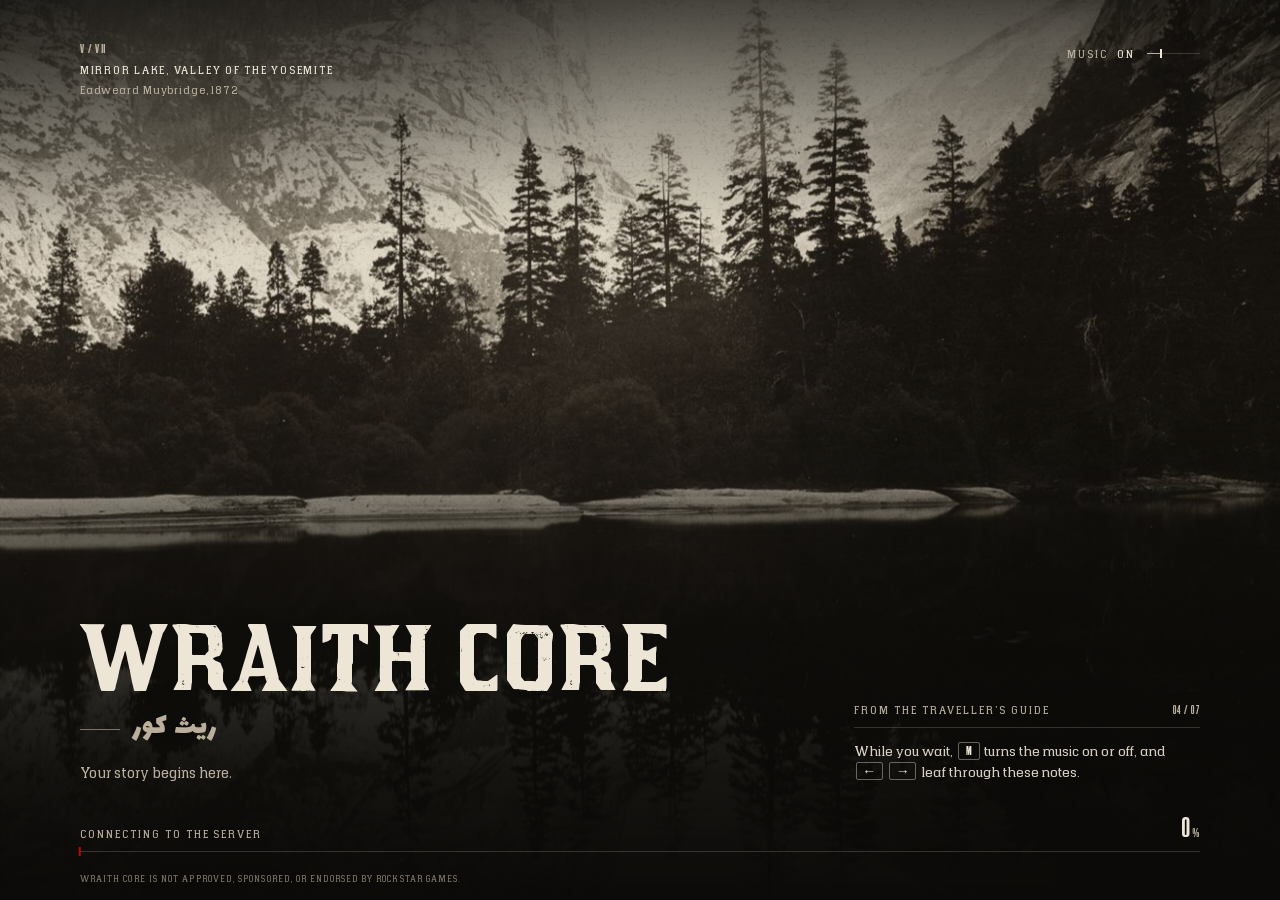
==== commit 530773d2: "+" ====
--- a/html/index.html
+++ b/html/index.html
@@ -1,40 +1,68 @@
 <!doctype html>
 <html lang="en" dir="ltr">
-<head><meta charset="utf-8"><meta name="viewport" content="width=device-width, initial-scale=1"><title>Wraith Core</title><link rel="stylesheet" href="loading.css"><link rel="stylesheet" href="store-adapter.css"><link rel="stylesheet" href="store-theme.css" data-wraith-store-theme></head>
-<body class="loading-screen wst-root">
-  <div class="landscape" aria-hidden="true"></div><div class="shade" aria-hidden="true"></div><div class="paper-grain" aria-hidden="true"></div>
-  <div class="screen-frame" aria-hidden="true"></div>
-  <header class="masthead">
-    <div class="brand"><span class="brand-mark">W</span><span><b>WRAITH CORE</b><small id="server">REDM</small></span></div>
-    <div class="audio-player" id="audio-player">
-      <button type="button" class="audio-toggle" id="audio-toggle" aria-pressed="false" aria-label="Play music">
-        <span class="audio-icon" id="audio-icon" aria-hidden="true">▶</span>
-      </button>
-      <div class="audio-meta">
-        <span class="audio-title" id="audio-title"></span>
-        <span class="audio-status" id="audio-status"></span>
+<head>
+<meta charset="utf-8">
+<meta name="viewport" content="width=device-width, initial-scale=1">
+<title>Wraith Core</title>
+<link rel="stylesheet" href="tokens.css">
+<link rel="stylesheet" href="loading.css">
+</head>
+<body>
+  <!-- 1. the plate: a real survey photograph, at most two layers (the one on screen and the one developing over it) -->
+  <div class="plates" id="plates" aria-hidden="true"></div>
+  <!-- 2. scrims (bottom band for the type, top band for the caption, the plate-edge burn) and 3. grain -->
+  <div class="scrim" aria-hidden="true"></div>
+  <div class="grain" aria-hidden="true"></div>
+
+  <!-- 4. type -->
+  <div class="ui" id="ui">
+    <header class="top">
+      <div class="caption">
+        <p class="cap-body" id="cap-body">
+          <span class="cap-no t-num" id="cap-no"></span>
+          <span class="cap-title" id="cap-title"></span>
+          <span class="cap-credit" id="cap-credit"></span>
+        </p>
       </div>
-      <div class="audio-volume-container">
-        <input type="range" id="audio-volume" min="0" max="1" step="0.05" value="0.4" class="audio-slider" aria-label="Music volume">
+      <div class="music" id="music">
+        <button type="button" class="music-toggle t-label" id="music-toggle" aria-pressed="false">
+          <span id="music-label"></span> <b id="music-state"></b>
+        </button>
+        <input type="range" class="music-vol" id="music-vol" min="0" max="1" step="0.01" value="0.25">
       </div>
-    </div>
-    <span class="edition" id="edition"></span>
-  </header>
-  <main class="journey">
-    <div class="eyebrow"><span></span><span id="eyebrow"></span></div>
-    <h1 id="headline"></h1>
-    <span class="title-divider" aria-hidden="true"></span>
-    <p class="intro" id="intro"></p><p class="welcome" id="welcome"></p>
-  </main>
-  <footer class="journey-footer">
-    <section class="loading-progress wst-panel" aria-labelledby="st">
-      <div class="native-frame wst-frame" aria-hidden="true"><span class="fr-t wst-fr-t"></span><span class="fr-b wst-fr-b"></span><span class="fr-l wst-fr-l"></span><span class="fr-r wst-fr-r"></span><span class="fr-tl wst-fr-tl"></span><span class="fr-tr wst-fr-tr"></span><span class="fr-bl wst-fr-bl"></span><span class="fr-br wst-fr-br"></span></div>
-      <div class="progress-heading"><div><span class="eyebrow" id="progress-label"></span><h2 id="st" aria-live="polite"></h2></div><span class="percentage" dir="ltr"><b id="pct">0</b><small>%</small></span></div>
-      <div class="progress-track" role="progressbar" aria-valuemin="0" aria-valuemax="100" aria-valuenow="0" id="progress"><div id="bar"></div></div>
-      <ol class="chapters"><li data-step="0"><span class="chapter-dot">01</span><span id="step-0"></span></li><li data-step="1"><span class="chapter-dot">02</span><span id="step-1"></span></li><li data-step="2"><span class="chapter-dot">03</span><span id="step-2"></span></li></ol>
+    </header>
+
+    <section class="mark">
+      <p class="welcome" id="welcome" hidden></p>
+      <h1 class="wordmark" id="wordmark">
+        <span class="wm-primary" id="wm-primary"></span>
+        <span class="wm-second" id="wm-second"></span>
+      </h1>
+      <p class="tagline" id="tagline"></p>
     </section>
-    <aside class="travel-note wst-panel" id="tip"><div class="wst-frame" aria-hidden="true"><span class="wst-fr-t"></span><span class="wst-fr-b"></span><span class="wst-fr-l"></span><span class="wst-fr-r"></span><span class="wst-fr-tl"></span><span class="wst-fr-tr"></span><span class="wst-fr-bl"></span><span class="wst-fr-br"></span></div><div class="note-heading"><span class="note-star">✦</span><span id="tip-label"></span><span class="note-count" id="tip-count" dir="ltr"></span></div><p id="tip-text"></p></aside>
-  </footer>
-  <div class="imprint"><span>WRAITH STUDIO <i>◆</i> REDM</span><span>WRAITH CORE</span></div>
+
+    <aside class="tip" id="tip" hidden>
+      <p class="tip-head t-label"><span id="tip-label"></span><span class="tip-count t-num" id="tip-count"></span></p>
+      <p class="tip-text" id="tip-text"></p>
+    </aside>
+
+    <footer class="load" id="load">
+      <div class="load-row">
+        <span class="status t-label" id="status" aria-live="polite"></span>
+        <span class="pct t-num"><b id="pct">0</b><small>%</small></span>
+      </div>
+      <div class="track" id="progress" role="progressbar" aria-valuemin="0" aria-valuemax="100" aria-valuenow="0">
+        <i class="fill"></i><i class="tick"></i>
+      </div>
+    </footer>
+
+    <p class="legal">
+      <span id="legal"></span>
+      <span class="contact" id="contact" hidden></span>
+    </p>
+  </div>
+
+  <script src="plates.js"></script>
   <script src="loading.js"></script>
-</body></html>
+</body>
+</html>
--- a/html/tokens.css
+++ b/html/tokens.css
@@ -0,0 +1,116 @@
+/* ════════════════════════════════════════════════════════════════════════════
+   Wraith Core · shared tokens for the loading screen (index.html) and the loading
+   curtain (overlay.html): palette, fonts, the type roles and the shared motion curve.
+
+   Ink and aged paper, RDR typography, one red. Every file is local (the connection
+   loadscreen runs before any other NUI and must work offline).
+   ════════════════════════════════════════════════════════════════════════════ */
+
+/* ── Latin faces (already shipped with the server) ───────────────────────── */
+@font-face { font-family: 'RDR Lino'; src: url(fonts/RDRLino-Regular.woff2) format('woff2'); font-display: block; }
+@font-face { font-family: 'Hapna Slab'; src: url(fonts/HapnaSlabSerif-DemiBold.woff2) format('woff2'); font-display: block; }
+@font-face { font-family: 'RDR Catalogue'; src: url(fonts/RDRCatalogueBold-Bold.woff2) format('woff2'); font-display: block; }
+
+/* ── Arabic faces (SIL OFL 1.1, licences next to the files in fonts/) ────── */
+/* Lalezar: heavy poster lettering, the Arabic counterpart of RDR Lino's wood type */
+@font-face {
+  font-family: 'Lalezar'; font-weight: 400; font-display: block;
+  src: url(fonts/Lalezar-400-arabic.woff2) format('woff2');
+  unicode-range: U+0600-06FF, U+0750-077F, U+0870-088E, U+0890-0891, U+0897-08E1, U+08E3-08FF, U+200C-200E, U+2010-2011, U+204F, U+2E41, U+FB50-FDFF, U+FE70-FE74, U+FE76-FEFC;
+}
+/* Amiri: the Bulaq (Amiria) press Naskh, period letterpress for the body */
+@font-face {
+  font-family: 'Amiri'; font-weight: 400; font-display: block;
+  src: url(fonts/Amiri-400-arabic.woff2) format('woff2');
+  unicode-range: U+0600-06FF, U+0750-077F, U+0870-088E, U+0890-0891, U+0897-08E1, U+08E3-08FF, U+200C-200E, U+2010-2011, U+204F, U+2E41, U+FB50-FDFF, U+FE70-FE74, U+FE76-FEFC;
+}
+@font-face {
+  font-family: 'Amiri'; font-weight: 400; font-display: block;
+  src: url(fonts/Amiri-400-latin.woff2) format('woff2');
+  unicode-range: U+0000-00FF, U+0131, U+0152-0153, U+02BB-02BC, U+02C6, U+02DA, U+02DC, U+0304, U+0308, U+0329, U+2000-206F, U+20AC, U+2122, U+2191, U+2193, U+2212, U+2215, U+FEFF, U+FFFD;
+}
+/* Aref Ruqaa: everyday handwriting, for the caption written on the plate */
+@font-face {
+  font-family: 'Aref Ruqaa'; font-weight: 400; font-display: block;
+  src: url(fonts/ArefRuqaa-400-arabic.woff2) format('woff2');
+  unicode-range: U+0600-06FF, U+0750-077F, U+0870-088E, U+0890-0891, U+0897-08E1, U+08E3-08FF, U+200C-200E, U+2010-2011, U+204F, U+2E41, U+FB50-FDFF, U+FE70-FE74, U+FE76-FEFC;
+}
+/* Tajawal: small UI labels only */
+@font-face { font-family: 'Tajawal'; font-weight: 400; font-display: block; src: url(fonts/tajawal-arabic-400-normal.woff2) format('woff2'); }
+@font-face { font-family: 'Tajawal'; font-weight: 700; font-display: block; src: url(fonts/tajawal-arabic-700-normal.woff2) format('woff2'); }
+@font-face { font-family: 'Noto Sans Arabic'; font-display: swap; src: url(fonts/NotoSansArabic.woff2) format('woff2'); }
+
+:root {
+  /* palette */
+  --ink: #0B0A08;          /* page, scrims: a warm black */
+  --ink-2: #15130F;        /* deep shadows, the curtain field */
+  --paper: #EDE6D6;        /* wordmark, primary text, progress fill */
+  --paper-dim: #B9AF9C;    /* secondary text, labels, the second-script name */
+  --paper-faint: #7D7466;  /* rules beside the name, the legal line */
+  --rule: rgba(237, 230, 214, .18);
+  --red: #CB0101;          /* one use only: the leading tick of the progress fill */
+
+  /* layout (1rem = 20px at 1920x1080, 13.3px at 1280x720) */
+  --edge: 6rem;
+  --head: 3.2rem;
+  --foot: 3.6rem;
+
+  /* faces */
+  --f-mark: 'RDR Lino', Georgia, serif;
+  --f-mark-ar: 'Lalezar', 'Tajawal', 'Noto Sans Arabic', sans-serif;
+  --f-body: 'Hapna Slab', Georgia, serif;
+  --f-body-ar: 'Amiri', 'Noto Sans Arabic', serif;
+  --f-ui-ar: 'Tajawal', 'Noto Sans Arabic', sans-serif;
+  --f-hand-ar: 'Aref Ruqaa', 'Amiri', serif;
+  --f-num: 'RDR Catalogue', 'Hapna Slab', sans-serif;
+
+  --ease: cubic-bezier(.2, .7, .2, 1);
+}
+
+html { font-size: clamp(12px, min(1.04vw, 1.85vh), 24px); }
+*, *::before, *::after { box-sizing: border-box; margin: 0; padding: 0; }
+html, body { width: 100%; height: 100%; overflow: hidden; }
+body {
+  color: var(--paper);
+  font-family: var(--f-body);
+  -webkit-font-smoothing: antialiased;
+  text-rendering: optimizeLegibility;
+  user-select: none;
+}
+[dir=rtl] body { font-family: var(--f-body-ar); }
+
+/* ── shared type roles ───────────────────────────────────────────────────── */
+/* labels: status, tip label, music, caption title (Latin only is tracked) */
+.t-label {
+  font: max(11px, .8rem)/1.2 var(--f-body);
+  text-transform: uppercase;
+  letter-spacing: .18em;
+  color: var(--paper-dim);
+}
+[dir=rtl] .t-label {
+  font: 700 .9rem/1.3 var(--f-ui-ar);
+  text-transform: none;
+  letter-spacing: 0;
+}
+.t-num { font-family: var(--f-num); letter-spacing: .04em; direction: ltr; unicode-bidi: isolate; }
+
+/* the grain: a tile shifted between eight offsets, stepped (not smoothed). The layer only
+   overhangs the screen by what the largest offset needs (5% of 116% < 8%), so the blended
+   surface stays near screen size */
+.grain {
+  position: fixed; inset: -8%; pointer-events: none;
+  background: url(img/pm-grain.png);
+  opacity: .22; mix-blend-mode: multiply;
+  animation: grain .9s steps(1) infinite;
+}
+@keyframes grain {
+  0%   { transform: translate(0, 0); }
+  12.5%{ transform: translate(-3%, 2%); }
+  25%  { transform: translate(2%, -4%); }
+  37.5%{ transform: translate(-5%, -1%); }
+  50%  { transform: translate(4%, 3%); }
+  62.5%{ transform: translate(-1%, 5%); }
+  75%  { transform: translate(3%, -2%); }
+  87.5%{ transform: translate(-4%, -5%); }
+}
+@media (prefers-reduced-motion: reduce) { .grain { animation: none; } }
--- a/html/loading.css
+++ b/html/loading.css
@@ -1,1088 +1,237 @@
-@font-face {
-  font-family: 'RDR Lino';
-  src: url(fonts/RDRLino-Regular.woff2) format('woff2');
-  font-display: swap
-}
-
-@font-face {
-  font-family: 'Hapna Slab';
-  src: url(fonts/HapnaSlabSerif-DemiBold.woff2) format('woff2');
-  font-display: swap
-}
-
-@font-face {
-  font-family: 'RDR Catalogue';
-  src: url(fonts/RDRCatalogueBold-Bold.woff2) format('woff2');
-  font-display: swap
-}
-
-@font-face {
-  font-family: 'Tajawal';
-  font-weight: 400;
-  src: url(fonts/tajawal-arabic-400-normal.woff2) format('woff2');
-  font-display: swap
-}
-
-@font-face {
-  font-family: 'Tajawal';
-  font-weight: 700;
-  src: url(fonts/tajawal-arabic-700-normal.woff2) format('woff2');
-  font-display: swap
-}
-
-@font-face {
-  font-family: 'Noto Sans Arabic';
-  src: url(fonts/NotoSansArabic.woff2) format('woff2');
-  font-display: swap
-}
-
-/* w_store palette, typography and native texture masks. All assets are local:
-   a connection loadscreen must also work before w_lib's NUI is available. */
-:root {
-  --ink: #090909;
-  --text: #fff;
-  --dim: #a9a9a9;
-  --faint: #6d6d6d;
-  --plate: #1f1f1f;
-  --red: #cb0101;
-  --accent: #ededed;
-  --line: rgba(255, 255, 255, .14);
-  --display: 'RDR Lino', 'Tajawal', 'Noto Sans Arabic', Georgia, serif;
-  --body: 'Hapna Slab', 'Tajawal', 'Noto Sans Arabic', Georgia, serif;
-  --number: 'RDR Catalogue', 'Tajawal', Georgia, serif;
-  --edge: clamp(24px, 5vw, 112px);
-  --ease: cubic-bezier(.4, 0, .2, 1);
-  background: transparent !important;
-  background-color: transparent !important;
-}
-
-* {
-  box-sizing: border-box;
-  margin: 0;
-  padding: 0
-}
-
-:root,
-html,
-body {
-  width: 100%;
-  height: 100%;
-  overflow: hidden;
-  background: transparent !important;
-  background-color: transparent !important;
-  pointer-events: none;
-}
-
-html {
-  font-size: clamp(12px, min(1.04vw, 1.85vh), 24px)
-}
-
-body {
-  font-family: var(--body);
-  color: var(--text);
-  -webkit-font-smoothing: antialiased;
-  user-select: none
-}
-
-button,
-input {
-  font: inherit
-}
-
-button {
-  color: inherit
-}
-
-button,
-input[type=range] {
-  cursor: pointer
-}
-
-button:focus-visible,
-input:focus-visible {
-  outline: 2px solid var(--accent);
-  outline-offset: 5px
-}
-
-[hidden] {
-  display: none !important
-}
-
-html[dir=rtl] {
-  --display: 'Tajawal', 'Noto Sans Arabic', Georgia, serif;
-  --body: 'Tajawal', 'Noto Sans Arabic', Georgia, serif
-}
-
-.loading-screen {
+/* ════════════════════════════════════════════════════════════════════════════
+   Wraith Core · the loading screen ("The Survey Plates")
+
+   One real survey photograph, full-bleed and graded into ink and paper, drifting slowly;
+   one typographic wordmark; hairlines and type, nothing boxed. Layers, back to front:
+   plate, scrims, grain, type. Positions use logical properties so Arabic mirrors for free
+   (the photograph itself is never mirrored).
+   ════════════════════════════════════════════════════════════════════════════ */
+
+body { background: var(--ink); }
+
+/* ── 1. the plate ─────────────────────────────────────────────────────────── */
+.plates {
+  position: fixed; inset: 0; overflow: hidden;
   background: var(--ink);
-  isolation: isolate
-}
-
-.landscape,
-.shade,
-.paper-grain,
-.screen-frame {
-  position: fixed;
-  pointer-events: none
-}
-
-.landscape {
-  inset: 0;
-  background: #222 url(img/backdrop.jpg) center/cover;
-  filter: grayscale(1) brightness(.72) contrast(1.12);
-  animation: landscape-in 35s ease-out both;
-  z-index: -3
-}
-
-.shade {
-  inset: 0;
-  z-index: -2;
-  background: linear-gradient(90deg, #090909f5 0%, #090909ca 35%, #09090928 80%), linear-gradient(0deg, #090909 2%, #090909dd 18%, transparent 62%, #090909bd 100%)
-}
-
-[dir=rtl] .shade {
-  background: linear-gradient(270deg, #090909f5 0%, #090909ca 35%, #09090928 80%), linear-gradient(0deg, #090909 2%, #090909dd 18%, transparent 62%, #090909bd 100%)
-}
-
-.paper-grain {
-  inset: 0;
-  background: url(img/pm-grain.png) repeat;
-  opacity: .045;
-  z-index: -1
-}
-
-.screen-frame {
-  inset: 1rem;
-  border: 1px solid #ffffff0c;
-  z-index: 5
-}
-
-.screen-frame::before,
-.screen-frame::after {
-  content: '';
-  position: absolute;
-  width: 2.8rem;
-  height: 3px;
-  background: var(--red)
-}
-
-.screen-frame::before {
-  top: -1px;
-  inset-inline-start: -1px
-}
-
-.screen-frame::after {
-  bottom: -1px;
-  inset-inline-end: -1px
-}
-
-.masthead {
-  position: absolute;
-  top: 2.7rem;
-  left: var(--edge);
-  right: var(--edge);
-  display: flex;
-  align-items: center;
-  justify-content: space-between;
-  gap: 2rem;
-  padding-bottom: 1.5rem
-}
-
-.masthead::after {
-  content: '';
-  position: absolute;
-  inset-inline: 0;
-  bottom: 0;
-  height: 3px;
-  background: #ffffff35;
-  -webkit-mask: url(img/divider_line.png) center/100% 100% no-repeat;
-  mask: url(img/divider_line.png) center/100% 100% no-repeat
-}
-
-.brand {
-  display: flex;
-  align-items: center;
-  gap: .85rem;
-  min-width: 0
-}
-
-.brand-mark {
-  position: relative;
-  isolation: isolate;
-  display: grid;
-  place-items: center;
-  width: 3.15rem;
-  height: 3.45rem;
-  font: 2.45rem/1 'RDR Lino';
-  flex: none
-}
-
-.brand-mark::before {
-  content: '';
-  position: absolute;
-  inset: 0;
-  z-index: -1;
-  background: var(--red);
-  -webkit-mask: url(img/selection_box_bg_1c.png) center/100% 100% no-repeat;
-  mask: url(img/selection_box_bg_1c.png) center/100% 100% no-repeat
-}
-
-.brand b {
+  transition: opacity .7s var(--ease);
+}
+.plate {
+  position: absolute; inset: -2%;
+  background: var(--ink) center / cover no-repeat;
+  will-change: transform, opacity;
+  /* develop-in (one-off filter) + the Ken Burns drift; the x direction alternates plate by
+     plate (.alt) and mirrors in Arabic */
+  animation: develop var(--develop, 1.8s) var(--ease) backwards, drift-a 18s linear both;
+}
+.plate.alt { animation-name: develop, drift-b; }
+[dir=rtl] .plate { animation-name: develop, drift-b; }
+[dir=rtl] .plate.alt { animation-name: develop, drift-a; }
+
+@keyframes develop {
+  from { opacity: 0; filter: brightness(1.35) contrast(.9) blur(3px); }
+  to   { opacity: 1; filter: brightness(1) contrast(1) blur(0); }
+}
+@keyframes drift-a {
+  from { transform: scale(1.04) translate3d(0, 0, 0); }
+  to   { transform: scale(1.12) translate3d(-1.2%, -.6%, 0); }
+}
+@keyframes drift-b {
+  from { transform: scale(1.04) translate3d(0, 0, 0); }
+  to   { transform: scale(1.12) translate3d(1.2%, -.6%, 0); }
+}
+
+/* ── 2. scrims: a bottom band for the type, a top band for the caption, the plate-edge burn ── */
+.scrim {
+  --cap-x: 0%;             /* the caption corner: top inline-start */
+  position: fixed; inset: 0; pointer-events: none;
+  background:
+    /* the caption corner burns a little deeper, as the corners of a wet plate do, so the
+       caption reads on a pale sky */
+    radial-gradient(52rem 20rem at var(--cap-x) 0%, rgba(11, 10, 8, .5) 0%, rgba(11, 10, 8, .3) 45%, rgba(11, 10, 8, 0) 100%),
+    radial-gradient(120% 90% at 50% 42%, rgba(11, 10, 8, 0) 52%, rgba(11, 10, 8, .62) 100%),
+    linear-gradient(to top, var(--ink) 0%, rgba(11, 10, 8, .95) 14%, rgba(11, 10, 8, .78) 30%, rgba(11, 10, 8, .35) 46%, rgba(11, 10, 8, 0) 62%),
+    linear-gradient(to bottom, rgba(11, 10, 8, .72) 0%, rgba(11, 10, 8, .3) 14%, rgba(11, 10, 8, 0) 26%);
+}
+[dir=rtl] .scrim { --cap-x: 100%; }
+
+/* ── 4. type ──────────────────────────────────────────────────────────────── */
+.ui { position: fixed; inset: 0; transition: opacity .3s var(--ease); }
+html:not(.is-ready) .ui { visibility: hidden; }
+
+/* top line: the plate caption (inline-start) and the music (inline-end) */
+.top {
+  position: absolute; top: var(--head); inset-inline: var(--edge);
+  display: flex; justify-content: space-between; align-items: flex-start; gap: 2rem;
+}
+.caption { max-width: 30rem; }
+.cap-body { display: grid; gap: .45rem; justify-items: start; transition: opacity .5s var(--ease); }
+.cap-body.is-out { opacity: 0; transition-duration: .3s; }
+.cap-no { font-size: 1rem; line-height: 1; color: var(--paper-dim); }
+.cap-title {
+  font: max(11px, .8rem)/1.4 var(--f-body);
+  text-transform: uppercase; letter-spacing: .16em;
+  color: var(--paper);
+}
+.cap-credit { font: max(11px, .75rem)/1.3 var(--f-body); letter-spacing: .08em; color: var(--paper-dim); }
+
+.music { display: flex; align-items: center; gap: .9rem; flex: none; }
+.music-toggle {
+  background: none; border: 0; cursor: pointer; padding: .35rem 0;
+  color: var(--paper-dim);
+}
+.music-toggle b { font-weight: inherit; color: var(--paper); margin-inline-start: .45em; }
+.music-toggle:focus-visible, .music-vol:focus-visible { outline: 1px solid var(--rule); outline-offset: .45rem; }
+.music-vol {
+  --v: 25%;
+  -webkit-appearance: none; appearance: none;
+  width: 4rem; height: 1.1rem; background: transparent; cursor: pointer;
+}
+.music-vol::-webkit-slider-runnable-track {
+  height: 1px;
+  background: linear-gradient(to right, var(--paper-dim) var(--v), var(--rule) var(--v));
+}
+[dir=rtl] .music-vol::-webkit-slider-runnable-track {
+  background: linear-gradient(to left, var(--paper-dim) var(--v), var(--rule) var(--v));
+}
+.music-vol::-webkit-slider-thumb {
+  -webkit-appearance: none; appearance: none;
+  width: 2px; height: 9px; margin-top: -4px;
+  border: 0; border-radius: 0; background: var(--paper);
+}
+.music.is-off .music-toggle b { color: var(--paper-dim); }
+.music.is-off .music-vol { opacity: .4; }
+
+/* the wordmark block, bottom inline-start */
+.mark {
+  position: absolute; inset-inline-start: var(--edge); bottom: calc(var(--foot) + 5.2rem);
+  max-width: 46rem;
+}
+.welcome { font: 1.1rem/1.3 var(--f-body); color: var(--paper-dim); margin-bottom: 1rem; }
+.welcome bdi { color: var(--paper); }
+.wordmark { font-weight: 400; }
+.wm-primary {
   display: block;
-  font: 1.6rem/1 'RDR Lino';
-  letter-spacing: .055em;
-  direction: ltr
-}
-
-.brand small {
-  display: block;
-  max-width: 24rem;
-  margin-top: .4rem;
-  overflow: hidden;
-  text-overflow: ellipsis;
-  white-space: nowrap;
-  font: .7rem/1.3 var(--body);
-  color: var(--dim)
-}
-
-.edition {
-  font: .7rem/1.5 var(--body);
-  color: var(--dim);
-  letter-spacing: .1em;
-  text-transform: uppercase
-}
-
-.masthead>.edition {
-  position: absolute;
-  left: 50%;
-  transform: translateX(-50%);
-  text-align: center
-}
-
-.journey {
-  position: absolute;
-  top: 23%;
-  inset-inline-start: var(--edge);
-  width: 43rem;
-  max-width: 58vw;
-  animation: reveal 700ms var(--ease) both
-}
-
-.eyebrow {
-  display: flex;
-  align-items: center;
-  gap: .7rem;
-  font: .72rem/1.4 var(--body);
-  letter-spacing: .12em;
-  text-transform: uppercase;
-  color: var(--dim)
-}
-
-.journey>.eyebrow {
-  display: inline-flex;
-  position: relative;
-  isolation: isolate;
-  padding: .65rem 1.1rem;
-  color: var(--text)
-}
-
-.journey>.eyebrow::before {
-  content: '';
-  position: absolute;
-  inset: 0;
-  z-index: -1;
-  background: var(--red);
-  -webkit-mask: url(img/selection_box_bg_1c.png) center/100% 100% no-repeat;
-  mask: url(img/selection_box_bg_1c.png) center/100% 100% no-repeat
-}
-
-.journey>.eyebrow>span:first-child {
-  width: .3rem;
-  height: .3rem;
-  background: currentColor;
-  transform: rotate(45deg)
-}
-
-h1 {
-  font: 5.5rem/1.02 var(--display);
-  font-weight: 400;
-  letter-spacing: .015em;
-  text-transform: uppercase;
-  margin: 1.35rem 0 1.3rem;
-  max-width: 40rem;
-  text-wrap: balance;
-  text-shadow: 0 3px 24px #0005
-}
-
-.title-divider {
-  display: block;
-  width: 8rem;
-  height: 4px;
-  margin: 1.4rem 0;
-  background: var(--red);
-  -webkit-mask: url(img/divider_line.png) center/100% 100% no-repeat;
-  mask: url(img/divider_line.png) center/100% 100% no-repeat
-}
-
-.intro {
-  font: 1rem/1.8 var(--body);
-  color: #bcbcbc;
-  max-width: 30rem;
-  text-wrap: pretty
-}
-
-.welcome {
-  margin-top: 1rem;
-  font: .9rem/1.6 var(--body);
-  max-width: 36rem;
-  overflow: hidden;
-  white-space: nowrap;
-  text-overflow: ellipsis
-}
-
-.welcome:empty {
-  display: none
-}
-
-.journey-footer {
-  position: absolute;
-  left: var(--edge);
-  right: var(--edge);
-  bottom: 4.5rem;
-  display: grid;
-  grid-template-columns: minmax(0, 1.65fr) minmax(0, 1fr);
-  gap: 1.4rem;
-  align-items: stretch
-}
-
-.loading-progress,
-.travel-note {
-  position: relative;
-  isolation: isolate;
-  min-width: 0
-}
-
-.loading-progress {
-  padding: 1.65rem 2rem 1.6rem;
-  background: radial-gradient(130% 90% at 50% 0%, #181818f5 0%, #0e0e0ef7 42%, #050505fa 100%);
-  box-shadow: 0 18px 55px -18px #000d
-}
-
-.loading-progress::before,
-.travel-note::before {
-  content: '';
-  position: absolute;
-  inset: -3px;
-  z-index: -1;
-  pointer-events: none;
-  background: #090909e8;
-  -webkit-mask: url(img/help_text_bg.png) center/100% 100% no-repeat;
-  mask: url(img/help_text_bg.png) center/100% 100% no-repeat
-}
-
-.progress-heading {
-  display: flex;
-  justify-content: space-between;
-  align-items: center;
-  gap: 1.5rem
-}
-
-.progress-heading .eyebrow {
-  font-size: .65rem
-}
-
-.progress-heading h2 {
-  font: 1.2rem/1.4 var(--body);
-  margin-top: .4rem;
-  min-height: 1.4em
-}
-
-.percentage {
-  display: flex;
-  align-items: baseline;
-  gap: .25rem;
-  font: 3.8rem/.9 var(--number);
-  font-variant-numeric: tabular-nums;
-  flex: none
-}
-
-.percentage b {
-  font-weight: 400
-}
-
-.percentage small {
-  font-size: 1rem;
-  color: var(--dim)
-}
-
-.progress-track {
-  height: 5px;
-  background: #ffffff20;
-  margin: 1.25rem 0 1.2rem;
-  position: relative
-}
-
-.progress-track>div {
-  height: 100%;
-  width: 0;
-  background: var(--red);
-  transition: width 400ms var(--ease);
-  position: relative
-}
-
-.progress-track>div::after {
-  content: '';
-  position: absolute;
-  inset-inline-end: 0;
-  top: -2px;
-  height: 9px;
-  width: 3px;
-  background: var(--accent)
-}
-
-.chapters {
-  display: grid;
-  grid-template-columns: repeat(3, minmax(0, 1fr));
-  gap: .65rem;
-  list-style: none
-}
-
-.chapters li {
-  position: relative;
-  isolation: isolate;
-  display: flex;
-  align-items: center;
-  justify-content: center;
-  gap: .55rem;
-  padding: .65rem .45rem;
-  color: var(--dim);
-  font: .75rem/1.2 var(--body);
-  white-space: nowrap
-}
-
-.chapters li::before {
-  content: '';
-  position: absolute;
-  inset: 0;
-  z-index: -1;
-  background: var(--plate);
-  -webkit-mask: url(img/selection_box_bg_1c.png) center/100% 100% no-repeat;
-  mask: url(img/selection_box_bg_1c.png) center/100% 100% no-repeat
-}
-
-.chapter-dot {
-  font: .9rem/1 var(--number);
-  flex: none;
-  opacity: .65
-}
-
-.chapters li.is-current {
-  color: var(--ink)
-}
-
-.chapters li.is-current::before {
-  background: var(--accent);
-  -webkit-mask-image: url(img/selection_box_bg_1a.png);
-  mask-image: url(img/selection_box_bg_1a.png)
-}
-
-.is-current .chapter-dot {
-  color: var(--red);
-  opacity: 1
-}
-
-.chapters li.is-done {
-  color: var(--accent)
-}
-
-.travel-note {
-  padding: 1.55rem 1.65rem;
-  border: 1px solid var(--line);
-  background: #101010e8;
-  display: flex;
-  flex-direction: column;
-  justify-content: center
-}
-
-.note-heading {
-  display: flex;
-  gap: .65rem;
-  align-items: center;
-  font: .75rem/1.4 var(--body);
-  color: var(--text);
-  position: relative;
-  padding-bottom: .9rem
-}
-
-.note-heading::after {
-  content: '';
-  position: absolute;
-  inset-inline: 0;
-  bottom: 0;
-  height: 3px;
-  background: #ffffff45;
-  -webkit-mask: url(img/divider_line.png) center/100% 100% no-repeat;
-  mask: url(img/divider_line.png) center/100% 100% no-repeat
-}
-
-.note-star {
-  color: var(--red);
-  font-size: 1.2rem
-}
-
-.note-count {
-  margin-inline-start: auto;
-  font: .85rem var(--number);
-  color: var(--dim)
-}
-
-.travel-note p {
-  font: .88rem/1.8 var(--body);
-  color: var(--dim);
+  font: 6.4rem/.86 var(--f-mark); letter-spacing: .02em;
+  color: var(--paper);
+}
+.wm-second {
+  display: flex; align-items: center; gap: 1rem;
   margin-top: .9rem;
-  min-height: 3.6em;
-  transition: opacity 220ms
-}
-
-.travel-note.fade p {
-  opacity: 0
-}
-
-.imprint {
-  position: absolute;
-  bottom: 2rem;
-  left: var(--edge);
-  right: var(--edge);
-  display: flex;
-  align-items: center;
-  justify-content: space-between;
-  gap: 2rem;
-  font: .65rem/1 'RDR Lino';
-  letter-spacing: .1em;
-  color: var(--faint)
-}
-
-.imprint>span {
-  direction: ltr
-}
-
-.imprint i {
-  font-style: normal;
-  color: var(--red);
-  font-size: .5rem;
-  margin-inline: .6rem
-}
-
-/* The same eight-part native frame used by w_store. */
-.native-frame {
-  position: absolute;
-  inset: 0;
-  pointer-events: none;
-  z-index: 3;
-  --corner: 12px;
-  opacity: .5
-}
-
-.native-frame>span {
-  position: absolute;
-  background: var(--accent)
-}
-
-.fr-t,
-.fr-b {
-  left: var(--corner);
-  right: var(--corner);
-  height: var(--corner);
-  -webkit-mask-repeat: repeat-x;
-  mask-repeat: repeat-x;
-  -webkit-mask-size: auto 100%;
-  mask-size: auto 100%
-}
-
-.fr-l,
-.fr-r {
-  top: var(--corner);
-  bottom: var(--corner);
-  width: var(--corner);
-  -webkit-mask-repeat: repeat-y;
-  mask-repeat: repeat-y;
-  -webkit-mask-size: 100% auto;
-  mask-size: 100% auto
-}
-
-.fr-tl,
-.fr-tr,
-.fr-bl,
-.fr-br {
-  width: var(--corner);
-  height: var(--corner);
-  -webkit-mask-size: 100% 100%;
-  mask-size: 100% 100%
-}
-
-.fr-t {
-  top: 0;
-  -webkit-mask-image: url(img/crafting_highlight_t.png);
-  mask-image: url(img/crafting_highlight_t.png)
-}
-
-.fr-b {
-  bottom: 0;
-  -webkit-mask-image: url(img/crafting_highlight_b.png);
-  mask-image: url(img/crafting_highlight_b.png)
-}
-
-.fr-l {
-  left: 0;
-  -webkit-mask-image: url(img/crafting_highlight_l.png);
-  mask-image: url(img/crafting_highlight_l.png)
-}
-
-.fr-r {
-  right: 0;
-  -webkit-mask-image: url(img/crafting_highlight_r.png);
-  mask-image: url(img/crafting_highlight_r.png)
-}
-
-.fr-tl {
-  top: 0;
-  left: 0;
-  -webkit-mask-image: url(img/crafting_highlight_tl.png);
-  mask-image: url(img/crafting_highlight_tl.png)
-}
-
-.fr-tr {
-  top: 0;
-  right: 0;
-  -webkit-mask-image: url(img/crafting_highlight_tr.png);
-  mask-image: url(img/crafting_highlight_tr.png)
-}
-
-.fr-bl {
-  bottom: 0;
-  left: 0;
-  -webkit-mask-image: url(img/crafting_highlight_bl.png);
-  mask-image: url(img/crafting_highlight_bl.png)
-}
-
-.fr-br {
-  bottom: 0;
-  right: 0;
-  -webkit-mask-image: url(img/crafting_highlight_br.png);
-  mask-image: url(img/crafting_highlight_br.png)
-}
-
-.audio-player {
-  display: flex;
-  align-items: center;
-  gap: .7rem;
-  position: relative;
-  isolation: isolate;
-  padding: .55rem .85rem
-}
-
-.audio-player::before {
-  content: '';
-  position: absolute;
-  inset: 0;
-  z-index: -1;
-  background: #1f1f1fd9;
-  -webkit-mask: url(img/selection_box_bg_1c.png) center/100% 100% no-repeat;
-  mask: url(img/selection_box_bg_1c.png) center/100% 100% no-repeat
-}
-
-.audio-toggle {
-  position: relative;
-  isolation: isolate;
-  width: 2.3rem;
-  height: 2.3rem;
-  border: 0;
-  background: none;
-  display: grid;
-  place-items: center;
-  font: 1rem sans-serif;
-  flex: none
-}
-
-.audio-toggle::before {
-  content: '';
-  position: absolute;
-  inset: 0;
-  z-index: -1;
-  background: var(--red);
-  -webkit-mask: url(img/selection_box_bg_1a.png) center/100% 100% no-repeat;
-  mask: url(img/selection_box_bg_1a.png) center/100% 100% no-repeat
-}
-
-.audio-toggle:hover::before {
-  background: var(--accent)
-}
-
-.audio-toggle:hover {
-  color: var(--ink)
-}
-
-.audio-meta {
-  display: flex;
-  flex-direction: column;
-  gap: .22rem;
-  min-width: 6rem;
-  font: .7rem/1.2 var(--body)
-}
-
-.audio-title {
-  font-weight: 700
-}
-
-.audio-status {
-  font-size: .65rem;
-  color: var(--dim)
-}
-
-.audio-slider {
-  width: 4.2rem;
-  height: 4px;
-  accent-color: var(--red);
-  direction: ltr
-}
-
-[dir=rtl] h1 {
-  font-size: 5.1rem;
-  line-height: 1.2;
-  font-weight: 700;
-  letter-spacing: -.035em;
-  max-width: 39rem;
-  margin-block: 1.2rem
-}
-
-[dir=rtl] .eyebrow,
-[dir=rtl] .edition {
-  letter-spacing: 0;
-  font-weight: 700
-}
-
-[dir=rtl] .intro {
-  font-size: 1.05rem;
-  line-height: 1.85;
-  max-width: 29rem
-}
-
-[dir=rtl] .progress-heading h2 {
-  font-weight: 700
-}
-
-[dir=rtl] .chapters li {
-  font-size: .85rem;
-  font-weight: 700
-}
-
-[dir=rtl] .note-heading {
-  font-weight: 700
-}
-
-[dir=rtl] .travel-note p {
-  font-size: .95rem;
-  line-height: 1.8
-}
-
-/* Keep the game fully covered from Show until Hide; only Hide fades out. */
-.transition-screen {
-  background: transparent !important;
-  background-color: transparent !important;
-  pointer-events: none;
-}
-
-#curtain {
-  position: fixed;
-  inset: 0;
-  background: var(--ink);
-  opacity: 0;
-  visibility: hidden;
-  transition: opacity .28s var(--ease), visibility 0s linear .28s;
-  isolation: isolate;
-  pointer-events: none;
-}
-
-#curtain.on {
-  opacity: 1;
-  visibility: visible;
-  transition: none;
-  pointer-events: auto;
-}
-
-#curtain::before {
-  content: '';
-  position: absolute;
-  inset: 0;
-  z-index: -2;
-  background: radial-gradient(ellipse at 50% 40%, #24242480, transparent 65%)
-}
-
-.transition-card {
-  position: absolute;
-  top: 50%;
-  left: 50%;
-  width: 42rem;
-  max-width: 85vw;
-  transform: translate(-50%, -50%);
-  text-align: center;
-  padding: 3rem;
-  background: radial-gradient(130% 90% at 50% 0%, #181818f5 0%, #0e0e0ef7 42%, #050505fa 100%);
-  box-shadow: 0 18px 55px -18px #000d
-}
-
-.transition-emblem {
-  position: relative;
-  isolation: isolate;
-  margin: 0 auto 2rem;
-  width: 4.5rem;
-  height: 5rem;
-  display: grid;
-  place-items: center;
-  font: 3.7rem/1 'RDR Lino';
-  color: var(--text)
-}
-
-.transition-emblem::before {
-  content: '';
-  position: absolute;
-  inset: 0;
-  z-index: -1;
-  background: var(--red);
-  -webkit-mask: url(img/selection_box_bg_1c.png) center/100% 100% no-repeat;
-  mask: url(img/selection_box_bg_1c.png) center/100% 100% no-repeat
-}
-
-.transition-card h1 {
-  font: 2.3rem/1.4 var(--display);
-  margin: 0 auto 1rem;
-  text-transform: none;
-  max-width: none;
-  overflow-wrap: anywhere
-}
-
-.transition-card p {
-  font: 1rem/1.7 var(--body);
-  color: var(--dim);
-  overflow-wrap: anywhere
-}
-
-.transition-card p:empty {
-  display: none
-}
-
-.sweep {
-  direction: ltr;
-  width: 9rem;
-  height: 3px;
-  margin: 2rem auto 0;
-  background: #ffffff20;
-  overflow: hidden
-}
-
-.sweep i {
-  display: block;
-  height: 100%;
-  width: 35%;
-  background: var(--red);
-  animation: sweep 1.8s ease-in-out infinite
-}
-
-[dir=rtl] .transition-card h1 {
-  font-size: 2.3rem;
-  line-height: 1.5;
-  font-weight: 700;
-  letter-spacing: 0
-}
-
-@keyframes landscape-in {
-  from {
-    transform: scale(1.035)
-  }
-
-  to {
-    transform: scale(1)
-  }
-}
-
-@keyframes reveal {
-  from {
-    opacity: 0;
-    transform: translateY(8px)
-  }
-
-  to {
-    opacity: 1;
-    transform: none
-  }
-}
-
-@keyframes sweep {
-  0% {
-    transform: translateX(-110%)
-  }
-
-  100% {
-    transform: translateX(390%)
-  }
-}
-
-@media(min-aspect-ratio:21/9) {
-  .journey {
-    top: 23%
-  }
-
-  .journey-footer {
-    grid-template-columns: minmax(0, 1.8fr) minmax(0, 1fr)
-  }
-
-  .landscape {
-    background-position: center 57%
-  }
-}
-
-@media(max-aspect-ratio:4/3) {
-  .masthead>.edition {
-    display: none
-  }
-
-  .journey {
-    max-width: 76vw;
-    top: 23%
-  }
-
-  .journey-footer {
-    grid-template-columns: minmax(0, 1.4fr) minmax(0, 1fr);
-    gap: 1rem
-  }
-
-  .loading-progress {
-    padding: 1.5rem
-  }
-
-  .travel-note {
-    padding: 1.2rem
-  }
-}
-
-@media(max-width:700px) {
-  html {
-    font-size: 12px
-  }
-
-  .masthead {
-    top: 2.5rem
-  }
-
-  .brand b {
-    font-size: 1.3rem
-  }
-
-  .brand small {
-    max-width: 11rem
-  }
-
-  .audio-meta,
-  .audio-slider {
-    display: none
-  }
-
-  .audio-player {
-    padding: .35rem
-  }
-
-  .journey {
-    top: 23%;
-    width: auto;
-    max-width: calc(100vw - 2 * var(--edge))
-  }
-
-  .journey h1 {
-    font-size: 4rem;
-    max-width: 32rem
-  }
-
-  .journey-footer {
-    display: block;
-    bottom: 4.5rem
-  }
-
-  .travel-note {
-    display: none
-  }
-
-  .loading-progress {
-    padding: 1.5rem
-  }
-
-  .intro {
-    max-width: 27rem
-  }
-
-  .chapters li {
-    padding: .7rem .35rem;
-    gap: .4rem
-  }
-
-  .transition-card {
-    padding: 2.5rem 1.5rem
-  }
-
-  .transition-card h1,
-  [dir=rtl] .transition-card h1 {
-    font-size: 2rem
-  }
-}
-
-@media(max-height:600px) and (min-width:701px) {
-  html {
-    font-size: 11px
-  }
-
-  .masthead {
-    top: 2rem
-  }
-
-  .journey {
-    top: 24%
-  }
-
-  .journey h1 {
-    font-size: 4.1rem;
-    margin-block: .8rem
-  }
-
-  .journey .intro {
-    display: none
-  }
-
-  .journey .title-divider {
-    margin: .8rem 0
-  }
-
-  .journey-footer {
-    bottom: 3.7rem
-  }
-
-  .imprint {
-    bottom: 1.7rem
-  }
-
-  .loading-progress {
-    padding: 1.2rem 1.6rem
-  }
-
-  .travel-note {
-    padding: 1.2rem 1.5rem
-  }
-}
-
-@media(prefers-reduced-motion:reduce) {
-
-  *,
-  *::before,
-  *::after {
-    animation: none !important;
-    transition: none !important
-  }
-}+  font: 2.3rem/1 var(--f-mark-ar);
+  color: var(--paper-dim);
+}
+.wm-second::before { content: ''; flex: none; width: 3rem; height: 1px; background: var(--paper-faint); }
+.tagline { margin-top: 1.3rem; font: 1.1rem/1.4 var(--f-body); color: var(--paper-dim); }
+
+/* the tip column, bottom inline-end */
+.tip {
+  position: absolute; inset-inline-end: var(--edge); bottom: calc(var(--foot) + 5.2rem);
+  width: 26rem;
+}
+.tip-head {
+  display: flex; justify-content: space-between; align-items: baseline; gap: 1rem;
+  padding-bottom: .7rem; margin-bottom: .9rem;
+  border-bottom: 1px solid var(--rule);
+}
+.tip-count { font-size: .95rem; line-height: 1; color: var(--paper-dim); }
+.tip-text {
+  font: 1.05rem/1.55 var(--f-body);
+  color: rgba(237, 230, 214, .9);
+  min-height: 3.1em;
+  text-wrap: pretty;   /* no lone word on the last line (ignored by an older CEF, harmlessly) */
+  transition: opacity .48s var(--ease), transform .48s var(--ease);
+}
+.tip-text.is-out { opacity: 0; transform: translateY(-.3rem); transition-duration: .32s; }
+.tip-text.is-pre { opacity: 0; transform: translateY(.3rem); transition: none; }
+kbd {
+  display: inline-block; min-width: 1.75em;
+  font: .95rem/1 var(--f-num); letter-spacing: .06em; text-align: center;
+  padding: .2em .4em .1em; margin: 0 .12em;
+  border: 1px solid rgba(237, 230, 214, .4); border-radius: 2px;
+  color: var(--paper);
+  vertical-align: .08em;
+  direction: ltr; unicode-bidi: isolate; white-space: nowrap;
+}
+
+/* an arrow key: the legend comes from a symbol face, set a little larger to match the letters */
+kbd.is-arrow { font: 1.05rem/.9 'Segoe UI Symbol', 'Segoe UI', sans-serif; letter-spacing: 0; padding: .16em .4em .12em; }
+/* keys written side by side stay together and in keyboard order ([←] [→]), in Arabic too */
+.keys { white-space: nowrap; direction: ltr; unicode-bidi: isolate; }
+
+/* the progress row: status and percentage over one hairline, edge to edge */
+.load { position: absolute; inset-inline: var(--edge); bottom: var(--foot); }
+.load-row { display: flex; justify-content: space-between; align-items: flex-end; gap: 2rem; margin-bottom: .8rem; }
+.status { transition: opacity .24s linear; }
+.status.is-out { opacity: 0; }
+.pct { font-size: 2.2rem; line-height: .8; color: var(--paper); white-space: nowrap; }
+.pct b { font-weight: inherit; }
+.pct small { font-size: .45em; color: var(--paper-dim); margin-inline-start: .12em; }
+.track { --p: 0; position: relative; height: 1px; background: var(--rule); }
+/* the fill scales and the tick rides a rail: both are transforms, so both stay on the compositor */
+.fill, .tick { position: absolute; transition: transform .6s var(--ease); }
+.fill {
+  top: -.5px; inset-inline-start: 0; width: 100%; height: 2px;
+  background: var(--paper);
+  transform-origin: left center;
+  transform: scaleX(var(--p));
+}
+[dir=rtl] .fill { transform-origin: right center; }
+.tick { inset: 0; transform: translateX(calc((var(--p) - 1) * 100%)); }
+[dir=rtl] .tick { transform: translateX(calc((1 - var(--p)) * 100%)); }
+/* the one red on the page: a 2x9 tick at the leading edge */
+.tick::after {
+  content: ''; position: absolute; inset-inline-end: -1px; top: -4px;
+  width: 2px; height: 9px; background: var(--red);
+}
+.load.is-idle .tick::after { animation: breathe 1.6s ease-in-out infinite; }
+@keyframes breathe { 50% { opacity: .35; } }
+
+/* the licence line, the very bottom edge */
+.legal {
+  position: absolute; inset-inline: var(--edge); bottom: 1.15rem;
+  display: flex; justify-content: space-between; gap: 2rem;
+  font: max(9px, .56rem)/1.2 var(--f-body);
+  letter-spacing: .12em; text-transform: uppercase;
+  color: var(--paper-faint);
+}
+.legal .contact { text-transform: none; letter-spacing: .06em; }
+/* Arabic is never tracked: in Arabic only the address itself keeps the tracking */
+[dir=rtl] .legal .contact { letter-spacing: 0; }
+[dir=rtl] .legal .contact bdi { letter-spacing: .06em; }
+
+/* ── Arabic ───────────────────────────────────────────────────────────────── */
+[dir=rtl] .wm-primary { font: 6.6rem/1.1 var(--f-mark-ar); letter-spacing: 0; }
+[dir=rtl] .wm-second { font: 1.8rem/1 var(--f-mark); letter-spacing: .2em; margin-top: .5rem; }
+[dir=rtl] .welcome, [dir=rtl] .tagline { font: 1.3rem/1.5 var(--f-body-ar); }
+[dir=rtl] .welcome { margin-bottom: .6rem; }
+[dir=rtl] .tagline { margin-top: 1rem; }
+[dir=rtl] .tip-text { font: 1.25rem/1.7 var(--f-body-ar); }
+[dir=rtl] .cap-title { font: 1.35rem/1.25 var(--f-hand-ar); letter-spacing: 0; text-transform: none; color: var(--paper); opacity: .86; }
+[dir=rtl] .cap-credit { font: 700 .9rem/1.3 var(--f-ui-ar); letter-spacing: 0; }
+[dir=rtl] .legal { font: 400 max(10px, .62rem)/1.3 var(--f-ui-ar); letter-spacing: 0; text-transform: none; }
+
+/* ── motion: the boot rise, one ease, no per-letter stagger ───────────────── */
+@keyframes rise { from { opacity: 0; transform: translateY(.6rem); } }
+.is-ready .wordmark { animation: rise 1s var(--ease) .4s both; }
+.is-ready .welcome  { animation: rise .9s var(--ease) .7s both; }
+.is-ready .tagline  { animation: rise .9s var(--ease) .9s both; }
+.is-ready .tip, .is-ready .load, .is-ready .legal { animation: rise .9s var(--ease) 1s both; }
+.is-ready .caption, .is-ready .music { animation: rise .9s var(--ease) 1.2s both; }
+
+/* ── exit: the type to ink in 300 ms, the plate in 700 ms ─────────────────── */
+.is-exit .ui { opacity: 0; }
+.is-exit .plates, .is-exit .grain { opacity: 0; transition: opacity .7s var(--ease); }
+
+/* ── reduced motion: no drift and no grain movement; the crossfades stay ──── */
+@media (prefers-reduced-motion: reduce) {
+  .plate, .plate.alt, [dir=rtl] .plate, [dir=rtl] .plate.alt { animation: develop var(--develop, 1.8s) var(--ease) backwards; transform: scale(1.04); }
+}
+
+/* a narrow window (not a game resolution): the tip moves up under the music */
+@media (max-width: 1000px) {
+  .tip { bottom: auto; top: calc(var(--head) + 6rem); }
+}
+
+/* ?static=1 in the dev harness: every element at rest, for screenshots */
+.is-static *, .is-static *::after { animation: none !important; transition: none !important; }
+.is-static .plate { transform: scale(1.06); }
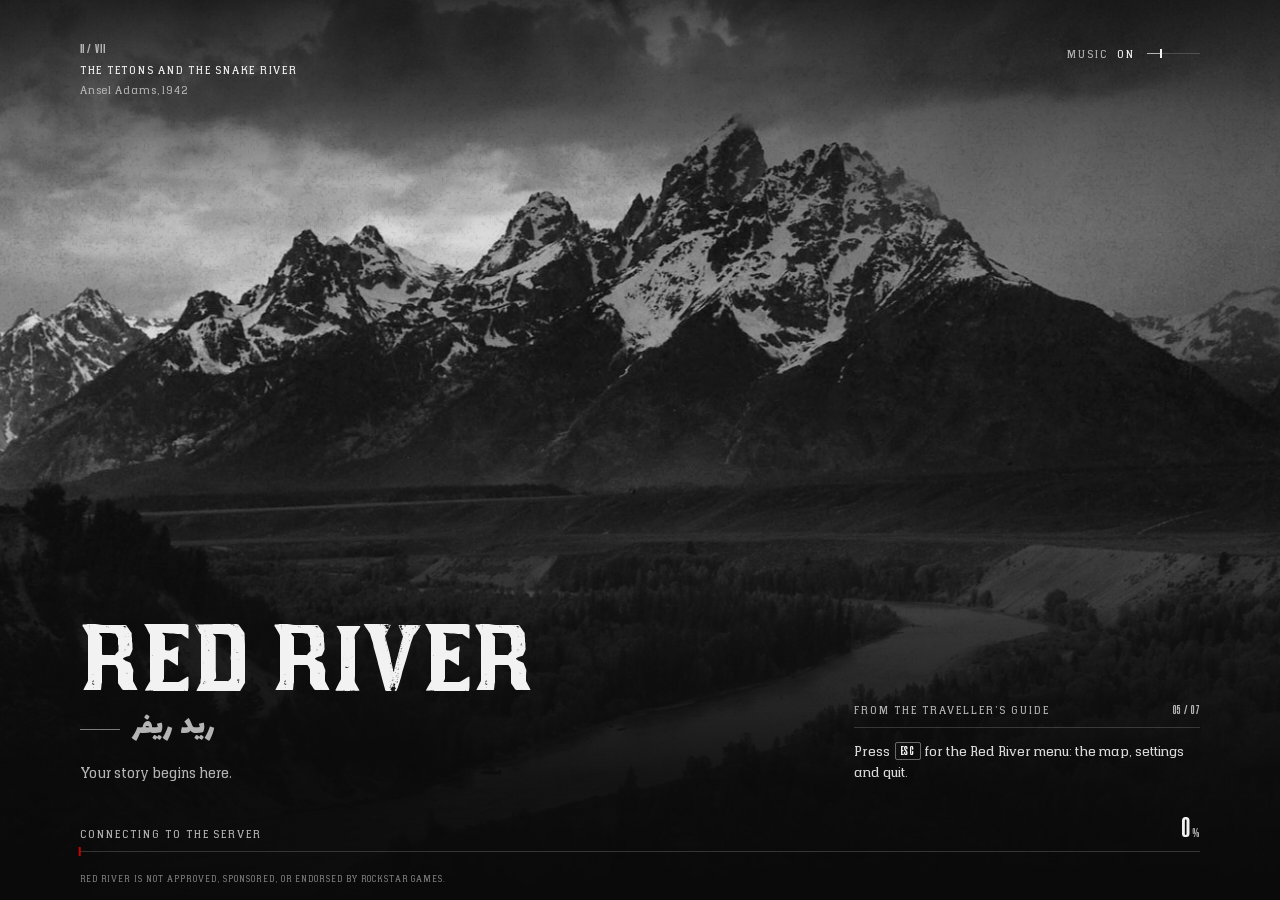
==== commit 4156e250: "manual: config.lua, fxmanifest.lua, html/index.html (+5 more)" ====
--- a/html/index.html
+++ b/html/index.html
@@ -3,7 +3,7 @@
 <head>
 <meta charset="utf-8">
 <meta name="viewport" content="width=device-width, initial-scale=1">
-<title>Wraith Core</title>
+<title>ريد ريفر | Red River</title>
 <link rel="stylesheet" href="tokens.css">
 <link rel="stylesheet" href="loading.css">
 </head>
--- a/html/tokens.css
+++ b/html/tokens.css
@@ -2,7 +2,8 @@
    Wraith Core · shared tokens for the loading screen (index.html) and the loading
    curtain (overlay.html): palette, fonts, the type roles and the shared motion curve.
 
-   Ink and aged paper, RDR typography, one red. Every file is local (the connection
+   Ink and paper in black and white (the launcher's neutral palette: no cream, no warm
+   tint), RDR typography, one red. Every file is local (the connection
    loadscreen runs before any other NUI and must work offline).
    ════════════════════════════════════════════════════════════════════════════ */
 
@@ -42,12 +43,12 @@
 
 :root {
   /* palette */
-  --ink: #0B0A08;          /* page, scrims: a warm black */
-  --ink-2: #15130F;        /* deep shadows, the curtain field */
-  --paper: #EDE6D6;        /* wordmark, primary text, progress fill */
-  --paper-dim: #B9AF9C;    /* secondary text, labels, the second-script name */
-  --paper-faint: #7D7466;  /* rules beside the name, the legal line */
-  --rule: rgba(237, 230, 214, .18);
+  --ink: #0A0A0A;          /* page, scrims: a neutral black */
+  --ink-2: #111111;        /* deep shadows, the curtain field */
+  --paper: #F2F2F2;        /* wordmark, primary text, progress fill */
+  --paper-dim: #B4B4B4;    /* secondary text, labels, the second-script name */
+  --paper-faint: #7A7A7A;  /* rules beside the name, the legal line */
+  --rule: rgba(242, 242, 242, .18);
   --red: #CB0101;          /* one use only: the leading tick of the progress fill */
 
   /* layout (1rem = 20px at 1920x1080, 13.3px at 1280x720) */
--- a/html/loading.css
+++ b/html/loading.css
@@ -19,6 +19,9 @@
   position: absolute; inset: -2%;
   background: var(--ink) center / cover no-repeat;
   will-change: transform, opacity;
+  /* the photographs are printed in black and white, as the launcher's plates (the files keep
+     their albumen tone; the page drops it) */
+  filter: grayscale(1);
   /* develop-in (one-off filter) + the Ken Burns drift; the x direction alternates plate by
      plate (.alt) and mirrors in Arabic */
   animation: develop var(--develop, 1.8s) var(--ease) backwards, drift-a 18s linear both;
@@ -28,8 +31,8 @@
 [dir=rtl] .plate.alt { animation-name: develop, drift-a; }
 
 @keyframes develop {
-  from { opacity: 0; filter: brightness(1.35) contrast(.9) blur(3px); }
-  to   { opacity: 1; filter: brightness(1) contrast(1) blur(0); }
+  from { opacity: 0; filter: grayscale(1) brightness(1.35) contrast(.9) blur(3px); }
+  to   { opacity: 1; filter: grayscale(1) brightness(1) contrast(1) blur(0); }
 }
 @keyframes drift-a {
   from { transform: scale(1.04) translate3d(0, 0, 0); }
@@ -47,10 +50,10 @@
   background:
     /* the caption corner burns a little deeper, as the corners of a wet plate do, so the
        caption reads on a pale sky */
-    radial-gradient(52rem 20rem at var(--cap-x) 0%, rgba(11, 10, 8, .5) 0%, rgba(11, 10, 8, .3) 45%, rgba(11, 10, 8, 0) 100%),
-    radial-gradient(120% 90% at 50% 42%, rgba(11, 10, 8, 0) 52%, rgba(11, 10, 8, .62) 100%),
-    linear-gradient(to top, var(--ink) 0%, rgba(11, 10, 8, .95) 14%, rgba(11, 10, 8, .78) 30%, rgba(11, 10, 8, .35) 46%, rgba(11, 10, 8, 0) 62%),
-    linear-gradient(to bottom, rgba(11, 10, 8, .72) 0%, rgba(11, 10, 8, .3) 14%, rgba(11, 10, 8, 0) 26%);
+    radial-gradient(52rem 20rem at var(--cap-x) 0%, rgba(10, 10, 10, .5) 0%, rgba(10, 10, 10, .3) 45%, rgba(10, 10, 10, 0) 100%),
+    radial-gradient(120% 90% at 50% 42%, rgba(10, 10, 10, 0) 52%, rgba(10, 10, 10, .62) 100%),
+    linear-gradient(to top, var(--ink) 0%, rgba(10, 10, 10, .95) 14%, rgba(10, 10, 10, .78) 30%, rgba(10, 10, 10, .35) 46%, rgba(10, 10, 10, 0) 62%),
+    linear-gradient(to bottom, rgba(10, 10, 10, .72) 0%, rgba(10, 10, 10, .3) 14%, rgba(10, 10, 10, 0) 26%);
 }
 [dir=rtl] .scrim { --cap-x: 100%; }
 
@@ -136,7 +139,7 @@
 .tip-count { font-size: .95rem; line-height: 1; color: var(--paper-dim); }
 .tip-text {
   font: 1.05rem/1.55 var(--f-body);
-  color: rgba(237, 230, 214, .9);
+  color: rgba(242, 242, 242, .9);
   min-height: 3.1em;
   text-wrap: pretty;   /* no lone word on the last line (ignored by an older CEF, harmlessly) */
   transition: opacity .48s var(--ease), transform .48s var(--ease);
@@ -147,7 +150,7 @@
   display: inline-block; min-width: 1.75em;
   font: .95rem/1 var(--f-num); letter-spacing: .06em; text-align: center;
   padding: .2em .4em .1em; margin: 0 .12em;
-  border: 1px solid rgba(237, 230, 214, .4); border-radius: 2px;
+  border: 1px solid rgba(242, 242, 242, .4); border-radius: 2px;
   color: var(--paper);
   vertical-align: .08em;
   direction: ltr; unicode-bidi: isolate; white-space: nowrap;
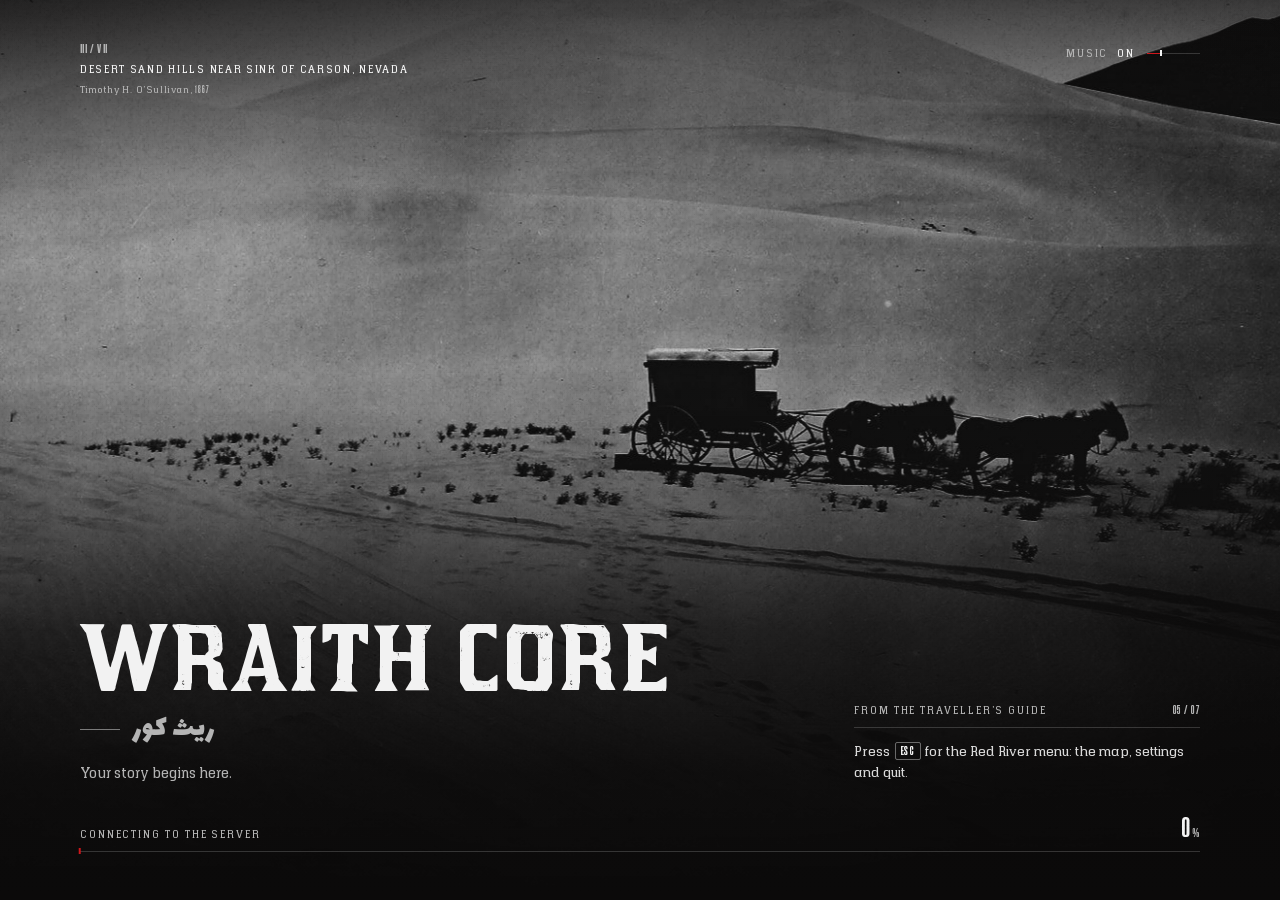
==== commit 5e68fd53: "feat: make loading brand configurable via convars with Wraith Core default" ====
--- a/html/index.html
+++ b/html/index.html
@@ -3,7 +3,7 @@
 <head>
 <meta charset="utf-8">
 <meta name="viewport" content="width=device-width, initial-scale=1">
-<title>ريد ريفر | Red River</title>
+<title>Wraith Core</title>
 <link rel="stylesheet" href="tokens.css">
 <link rel="stylesheet" href="loading.css">
 </head>
--- a/html/tokens.css
+++ b/html/tokens.css
@@ -1,3 +1,6 @@
+/* ui-scale */
+:root{--ws-px:max(.6667px,min(.0925926vh,.0520833vw));--ws-fpx:max(.8px,min(.0925926vh,.0520833vw));--ws-gutter:max(0px,calc((100vw - 177.7778vh) / 2))}
+
 /* ════════════════════════════════════════════════════════════════════════════
    Wraith Core · shared tokens for the loading screen (index.html) and the loading
    curtain (overlay.html): palette, fonts, the type roles and the shared motion curve.
@@ -22,7 +25,7 @@
 /* Amiri: the Bulaq (Amiria) press Naskh, period letterpress for the body */
 @font-face {
   font-family: 'Amiri'; font-weight: 400; font-display: block;
-  src: url(fonts/Amiri-400-arabic.woff2) format('woff2');
+  src: url(fonts/Lalezar-400-arabic.woff2) format('woff2');
   unicode-range: U+0600-06FF, U+0750-077F, U+0870-088E, U+0890-0891, U+0897-08E1, U+08E3-08FF, U+200C-200E, U+2010-2011, U+204F, U+2E41, U+FB50-FDFF, U+FE70-FE74, U+FE76-FEFC;
 }
 @font-face {
@@ -33,26 +36,37 @@
 /* Aref Ruqaa: everyday handwriting, for the caption written on the plate */
 @font-face {
   font-family: 'Aref Ruqaa'; font-weight: 400; font-display: block;
-  src: url(fonts/ArefRuqaa-400-arabic.woff2) format('woff2');
+  src: url(fonts/Lalezar-400-arabic.woff2) format('woff2');
   unicode-range: U+0600-06FF, U+0750-077F, U+0870-088E, U+0890-0891, U+0897-08E1, U+08E3-08FF, U+200C-200E, U+2010-2011, U+204F, U+2E41, U+FB50-FDFF, U+FE70-FE74, U+FE76-FEFC;
 }
 /* Tajawal: small UI labels only */
-@font-face { font-family: 'Tajawal'; font-weight: 400; font-display: block; src: url(fonts/tajawal-arabic-400-normal.woff2) format('woff2'); }
-@font-face { font-family: 'Tajawal'; font-weight: 700; font-display: block; src: url(fonts/tajawal-arabic-700-normal.woff2) format('woff2'); }
-@font-face { font-family: 'Noto Sans Arabic'; font-display: swap; src: url(fonts/NotoSansArabic.woff2) format('woff2'); }
+@font-face { font-family: 'Tajawal'; font-weight: 400; font-display: block; src: url(fonts/Lalezar-400-arabic.woff2) format('woff2'); }
+@font-face { font-family: 'Tajawal'; font-weight: 700; font-display: block; src: url(fonts/Lalezar-400-arabic.woff2) format('woff2'); }
+@font-face { font-family: 'Noto Sans Arabic'; font-display: swap; src: url(fonts/Lalezar-400-arabic.woff2) format('woff2'); }
+/* Unified digits (owner, 2026-11-21): RDR Catalogue for 0-9 in every text face */
+@font-face { font-family: 'RDR Lino'; src: url(fonts/RDRCatalogueBold-Bold.woff2) format('woff2'); unicode-range: U+0030-0039; font-display: block; }
+@font-face { font-family: 'Hapna Slab'; src: url(fonts/RDRCatalogueBold-Bold.woff2) format('woff2'); unicode-range: U+0030-0039; font-display: block; }
+@font-face { font-family: 'Lalezar'; font-weight: 400; src: url(fonts/RDRCatalogueBold-Bold.woff2) format('woff2'); unicode-range: U+0030-0039; font-display: block; }
+@font-face { font-family: 'Amiri'; font-weight: 400; src: url(fonts/RDRCatalogueBold-Bold.woff2) format('woff2'); unicode-range: U+0030-0039; font-display: block; }
+@font-face { font-family: 'Aref Ruqaa'; font-weight: 400; src: url(fonts/RDRCatalogueBold-Bold.woff2) format('woff2'); unicode-range: U+0030-0039; font-display: block; }
+@font-face { font-family: 'Tajawal'; font-weight: 400; src: url(fonts/RDRCatalogueBold-Bold.woff2) format('woff2'); unicode-range: U+0030-0039; font-display: block; }
+@font-face { font-family: 'Tajawal'; font-weight: 700; src: url(fonts/RDRCatalogueBold-Bold.woff2) format('woff2'); unicode-range: U+0030-0039; font-display: block; }
+@font-face { font-family: 'Noto Sans Arabic'; src: url(fonts/RDRCatalogueBold-Bold.woff2) format('woff2'); unicode-range: U+0030-0039; font-display: swap; }
 
 :root {
   /* palette */
-  --ink: #0A0A0A;          /* page, scrims: a neutral black */
-  --ink-2: #111111;        /* deep shadows, the curtain field */
+  /* 2026-11-05 (owner): the website's look (store.wraith7.com): its inks and its red; progress fills in the red.
+     Paper (text) stays neutral. */
+  --ink: #0B0A0A;          /* page, scrims: the site's black */
+  --ink-2: #151313;        /* deep shadows, the curtain field */
   --paper: #F2F2F2;        /* wordmark, primary text, progress fill */
   --paper-dim: #B4B4B4;    /* secondary text, labels, the second-script name */
   --paper-faint: #7A7A7A;  /* rules beside the name, the legal line */
   --rule: rgba(242, 242, 242, .18);
-  --red: #CB0101;          /* one use only: the leading tick of the progress fill */
+  --red: #D0161B;          /* the progress fill, its leading tick */
 
   /* layout (1rem = 20px at 1920x1080, 13.3px at 1280x720) */
-  --edge: 6rem;
+  --edge: calc(6rem + var(--ws-gutter));   /* 21:9 / 32:9: the type stands in the centred 16:9 frame */
   --head: 3.2rem;
   --foot: 3.6rem;
 
@@ -68,7 +82,7 @@
   --ease: cubic-bezier(.2, .7, .2, 1);
 }
 
-html { font-size: clamp(12px, min(1.04vw, 1.85vh), 24px); }
+html { font-size: clamp(calc(12 * var(--ws-fpx)), min(1.04vw, 1.85vh), calc(24 * var(--ws-fpx))); }
 *, *::before, *::after { box-sizing: border-box; margin: 0; padding: 0; }
 html, body { width: 100%; height: 100%; overflow: hidden; }
 body {
@@ -83,7 +97,7 @@
 /* ── shared type roles ───────────────────────────────────────────────────── */
 /* labels: status, tip label, music, caption title (Latin only is tracked) */
 .t-label {
-  font: max(11px, .8rem)/1.2 var(--f-body);
+  font: max(calc(11 * var(--ws-fpx)), .8rem)/1.2 var(--f-body);
   text-transform: uppercase;
   letter-spacing: .18em;
   color: var(--paper-dim);
--- a/html/loading.css
+++ b/html/loading.css
@@ -1,3 +1,6 @@
+/* ui-scale */
+:root{--ws-px:max(.6667px,min(.0925926vh,.0520833vw));--ws-fpx:max(.8px,min(.0925926vh,.0520833vw));--ws-gutter:max(0px,calc((100vw - 177.7778vh) / 2))}
+
 /* ════════════════════════════════════════════════════════════════════════════
    Wraith Core · the loading screen ("The Survey Plates")
 
@@ -31,7 +34,7 @@
 [dir=rtl] .plate.alt { animation-name: develop, drift-a; }
 
 @keyframes develop {
-  from { opacity: 0; filter: grayscale(1) brightness(1.35) contrast(.9) blur(3px); }
+  from { opacity: 0; filter: grayscale(1) brightness(1.35) contrast(.9) blur(calc(3 * var(--ws-px))); }
   to   { opacity: 1; filter: grayscale(1) brightness(1) contrast(1) blur(0); }
 }
 @keyframes drift-a {
@@ -50,10 +53,10 @@
   background:
     /* the caption corner burns a little deeper, as the corners of a wet plate do, so the
        caption reads on a pale sky */
-    radial-gradient(52rem 20rem at var(--cap-x) 0%, rgba(10, 10, 10, .5) 0%, rgba(10, 10, 10, .3) 45%, rgba(10, 10, 10, 0) 100%),
-    radial-gradient(120% 90% at 50% 42%, rgba(10, 10, 10, 0) 52%, rgba(10, 10, 10, .62) 100%),
-    linear-gradient(to top, var(--ink) 0%, rgba(10, 10, 10, .95) 14%, rgba(10, 10, 10, .78) 30%, rgba(10, 10, 10, .35) 46%, rgba(10, 10, 10, 0) 62%),
-    linear-gradient(to bottom, rgba(10, 10, 10, .72) 0%, rgba(10, 10, 10, .3) 14%, rgba(10, 10, 10, 0) 26%);
+    radial-gradient(52rem 20rem at var(--cap-x) 0%, rgba(11, 10, 10, .5) 0%, rgba(11, 10, 10, .3) 45%, rgba(11, 10, 10, 0) 100%),
+    radial-gradient(120% 90% at 50% 42%, rgba(11, 10, 10, 0) 52%, rgba(11, 10, 10, .62) 100%),
+    linear-gradient(to top, var(--ink) 0%, rgba(11, 10, 10, .95) 14%, rgba(11, 10, 10, .78) 30%, rgba(11, 10, 10, .35) 46%, rgba(11, 10, 10, 0) 62%),
+    linear-gradient(to bottom, rgba(11, 10, 10, .72) 0%, rgba(11, 10, 10, .3) 14%, rgba(11, 10, 10, 0) 26%);
 }
 [dir=rtl] .scrim { --cap-x: 100%; }
 
@@ -71,11 +74,11 @@
 .cap-body.is-out { opacity: 0; transition-duration: .3s; }
 .cap-no { font-size: 1rem; line-height: 1; color: var(--paper-dim); }
 .cap-title {
-  font: max(11px, .8rem)/1.4 var(--f-body);
+  font: max(calc(11 * var(--ws-fpx)), .8rem)/1.4 var(--f-body);
   text-transform: uppercase; letter-spacing: .16em;
   color: var(--paper);
 }
-.cap-credit { font: max(11px, .75rem)/1.3 var(--f-body); letter-spacing: .08em; color: var(--paper-dim); }
+.cap-credit { font: max(calc(11 * var(--ws-fpx)), .75rem)/1.3 var(--f-body); letter-spacing: .08em; color: var(--paper-dim); }
 
 .music { display: flex; align-items: center; gap: .9rem; flex: none; }
 .music-toggle {
@@ -83,22 +86,22 @@
   color: var(--paper-dim);
 }
 .music-toggle b { font-weight: inherit; color: var(--paper); margin-inline-start: .45em; }
-.music-toggle:focus-visible, .music-vol:focus-visible { outline: 1px solid var(--rule); outline-offset: .45rem; }
+.music-toggle:focus-visible, .music-vol:focus-visible { outline: max(1px, calc(1 * var(--ws-px))) solid var(--rule); outline-offset: .45rem; }
 .music-vol {
   --v: 25%;
   -webkit-appearance: none; appearance: none;
   width: 4rem; height: 1.1rem; background: transparent; cursor: pointer;
 }
 .music-vol::-webkit-slider-runnable-track {
-  height: 1px;
-  background: linear-gradient(to right, var(--paper-dim) var(--v), var(--rule) var(--v));
+  height: max(1px, calc(1 * var(--ws-px)));
+  background: linear-gradient(to right, var(--red) var(--v), var(--rule) var(--v));
 }
 [dir=rtl] .music-vol::-webkit-slider-runnable-track {
-  background: linear-gradient(to left, var(--paper-dim) var(--v), var(--rule) var(--v));
+  background: linear-gradient(to left, var(--red) var(--v), var(--rule) var(--v));
 }
 .music-vol::-webkit-slider-thumb {
   -webkit-appearance: none; appearance: none;
-  width: 2px; height: 9px; margin-top: -4px;
+  width: max(2px, calc(2 * var(--ws-px))); height: calc(9 * var(--ws-px)); margin-top: calc(-4 * var(--ws-px));
   border: 0; border-radius: 0; background: var(--paper);
 }
 .music.is-off .music-toggle b { color: var(--paper-dim); }
@@ -111,6 +114,20 @@
 }
 .welcome { font: 1.1rem/1.3 var(--f-body); color: var(--paper-dim); margin-bottom: 1rem; }
 .welcome bdi { color: var(--paper); }
+/* the Discord picture: a small developed plate in the page's own inks, the one red as its mark band */
+.welcome.has-avatar { display: flex; align-items: center; gap: .9rem; }
+.welcome-avatar {
+  position: relative; flex: none; width: 3rem; height: 3rem;
+  border-inline-start: 3px solid var(--red);
+  background: var(--ink-2); box-shadow: 0 .35rem 1.2rem rgba(0, 0, 0, .55);
+}
+.welcome-avatar img {
+  display: block; width: 100%; height: 100%; object-fit: cover;
+  filter: grayscale(1) contrast(1.08) brightness(.95);
+}
+.welcome-avatar::after {      /* the plate's edge: one hairline, like the rules beside the name */
+  content: ''; position: absolute; inset: 0; border: 1px solid var(--rule); border-inline-start: 0; pointer-events: none;
+}
 .wordmark { font-weight: 400; }
 .wm-primary {
   display: block;
@@ -123,7 +140,7 @@
   font: 2.3rem/1 var(--f-mark-ar);
   color: var(--paper-dim);
 }
-.wm-second::before { content: ''; flex: none; width: 3rem; height: 1px; background: var(--paper-faint); }
+.wm-second::before { content: ''; flex: none; width: 3rem; height: max(1px, calc(1 * var(--ws-px))); background: var(--paper-faint); }
 .tagline { margin-top: 1.3rem; font: 1.1rem/1.4 var(--f-body); color: var(--paper-dim); }
 
 /* the tip column, bottom inline-end */
@@ -134,7 +151,7 @@
 .tip-head {
   display: flex; justify-content: space-between; align-items: baseline; gap: 1rem;
   padding-bottom: .7rem; margin-bottom: .9rem;
-  border-bottom: 1px solid var(--rule);
+  border-bottom: max(1px, calc(1 * var(--ws-px))) solid var(--rule);
 }
 .tip-count { font-size: .95rem; line-height: 1; color: var(--paper-dim); }
 .tip-text {
@@ -150,7 +167,7 @@
   display: inline-block; min-width: 1.75em;
   font: .95rem/1 var(--f-num); letter-spacing: .06em; text-align: center;
   padding: .2em .4em .1em; margin: 0 .12em;
-  border: 1px solid rgba(242, 242, 242, .4); border-radius: 2px;
+  border: max(1px, calc(1 * var(--ws-px))) solid rgba(242, 242, 242, .4); border-radius: max(2px, calc(2 * var(--ws-px)));
   color: var(--paper);
   vertical-align: .08em;
   direction: ltr; unicode-bidi: isolate; white-space: nowrap;
@@ -169,12 +186,12 @@
 .pct { font-size: 2.2rem; line-height: .8; color: var(--paper); white-space: nowrap; }
 .pct b { font-weight: inherit; }
 .pct small { font-size: .45em; color: var(--paper-dim); margin-inline-start: .12em; }
-.track { --p: 0; position: relative; height: 1px; background: var(--rule); }
+.track { --p: 0; position: relative; height: max(1px, calc(1 * var(--ws-px))); background: var(--rule); }
 /* the fill scales and the tick rides a rail: both are transforms, so both stay on the compositor */
 .fill, .tick { position: absolute; transition: transform .6s var(--ease); }
 .fill {
-  top: -.5px; inset-inline-start: 0; width: 100%; height: 2px;
-  background: var(--paper);
+  top: min(-0.5px, calc(-0.5 * var(--ws-px))); inset-inline-start: 0; width: 100%; height: max(2px, calc(2 * var(--ws-px)));
+  background: var(--red);
   transform-origin: left center;
   transform: scaleX(var(--p));
 }
@@ -183,8 +200,8 @@
 [dir=rtl] .tick { transform: translateX(calc((1 - var(--p)) * 100%)); }
 /* the one red on the page: a 2x9 tick at the leading edge */
 .tick::after {
-  content: ''; position: absolute; inset-inline-end: -1px; top: -4px;
-  width: 2px; height: 9px; background: var(--red);
+  content: ''; position: absolute; inset-inline-end: min(-1px, calc(-1 * var(--ws-px))); top: calc(-4 * var(--ws-px));
+  width: max(2px, calc(2 * var(--ws-px))); height: calc(9 * var(--ws-px)); background: var(--red);
 }
 .load.is-idle .tick::after { animation: breathe 1.6s ease-in-out infinite; }
 @keyframes breathe { 50% { opacity: .35; } }
@@ -193,7 +210,7 @@
 .legal {
   position: absolute; inset-inline: var(--edge); bottom: 1.15rem;
   display: flex; justify-content: space-between; gap: 2rem;
-  font: max(9px, .56rem)/1.2 var(--f-body);
+  font: max(calc(9 * var(--ws-fpx)), .56rem)/1.2 var(--f-body);
   letter-spacing: .12em; text-transform: uppercase;
   color: var(--paper-faint);
 }
@@ -211,7 +228,7 @@
 [dir=rtl] .tip-text { font: 1.25rem/1.7 var(--f-body-ar); }
 [dir=rtl] .cap-title { font: 1.35rem/1.25 var(--f-hand-ar); letter-spacing: 0; text-transform: none; color: var(--paper); opacity: .86; }
 [dir=rtl] .cap-credit { font: 700 .9rem/1.3 var(--f-ui-ar); letter-spacing: 0; }
-[dir=rtl] .legal { font: 400 max(10px, .62rem)/1.3 var(--f-ui-ar); letter-spacing: 0; text-transform: none; }
+[dir=rtl] .legal { font: 400 max(calc(10 * var(--ws-fpx)), .62rem)/1.3 var(--f-ui-ar); letter-spacing: 0; text-transform: none; }
 
 /* ── motion: the boot rise, one ease, no per-letter stagger ───────────────── */
 @keyframes rise { from { opacity: 0; transform: translateY(.6rem); } }
@@ -231,7 +248,7 @@
 }
 
 /* a narrow window (not a game resolution): the tip moves up under the music */
-@media (max-width: 1000px) {
+@media (max-aspect-ratio: 1000/1080) {
   .tip { bottom: auto; top: calc(var(--head) + 6rem); }
 }
 
